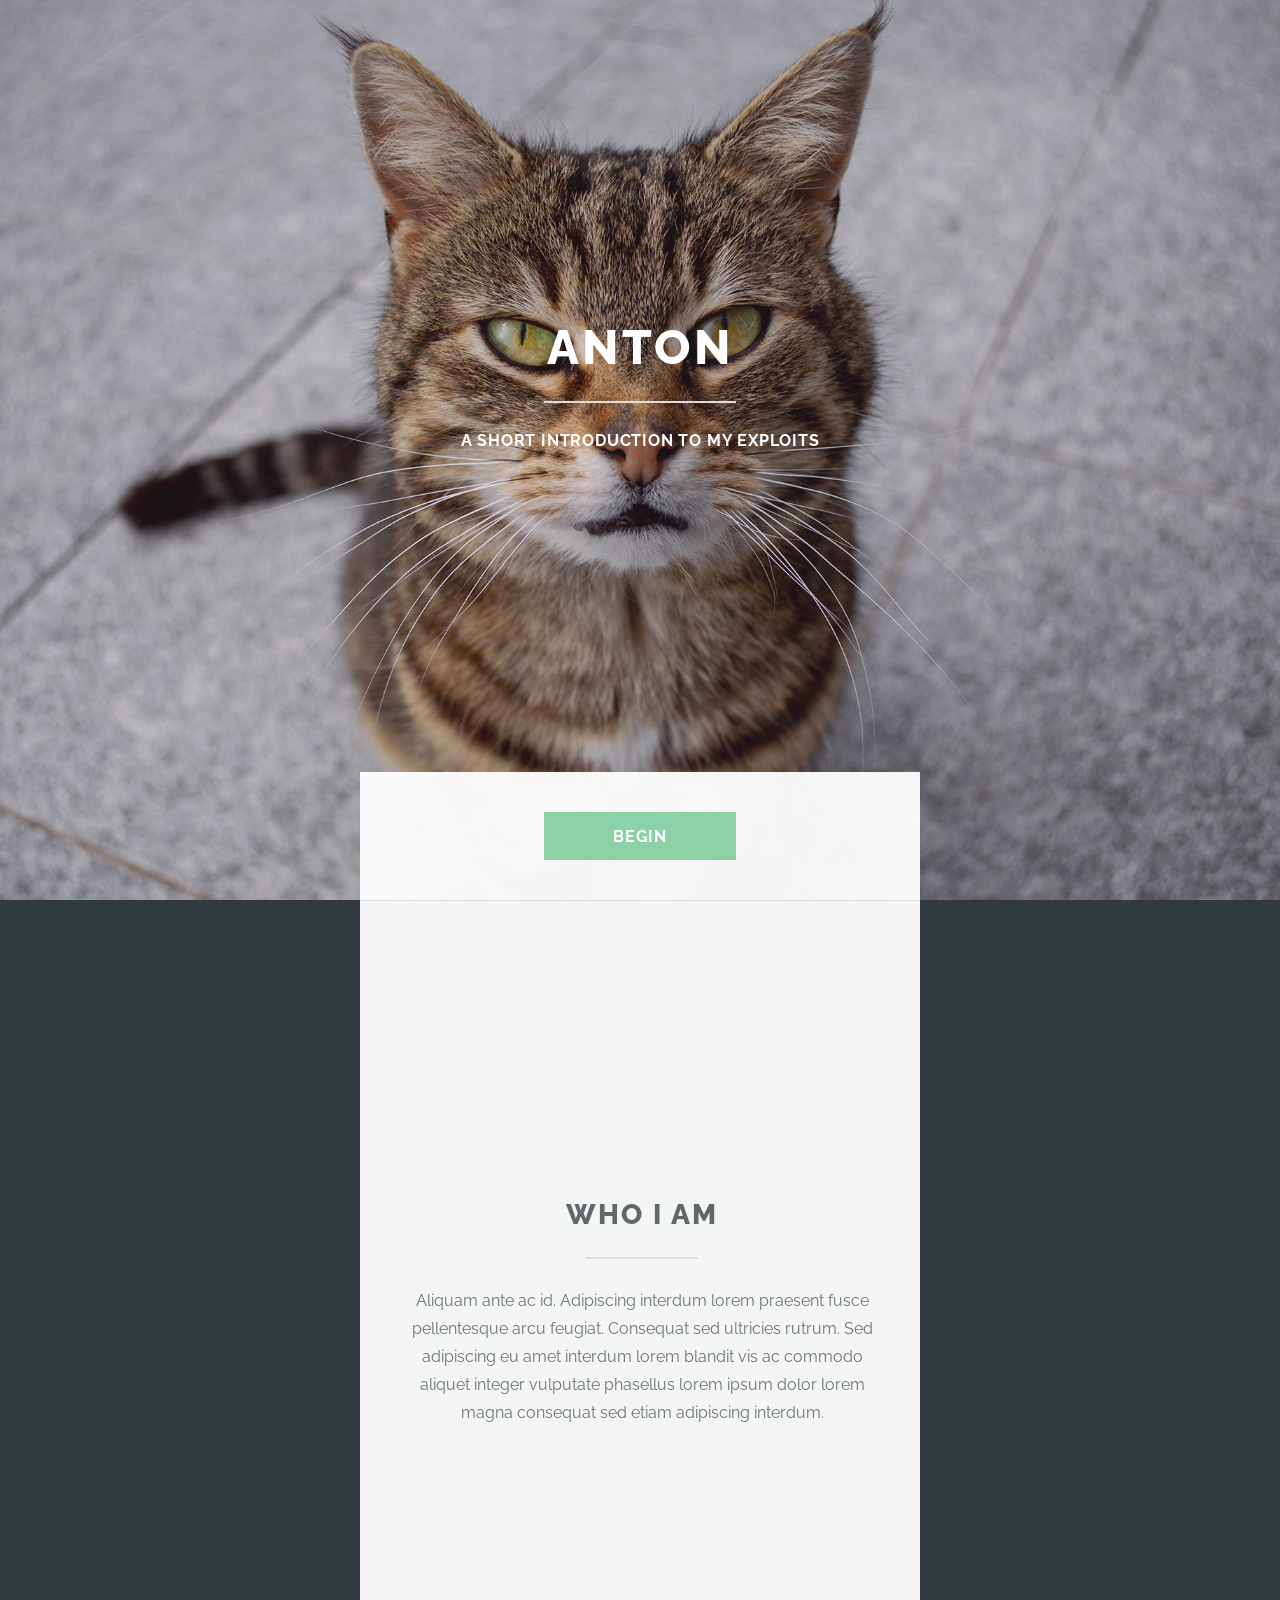
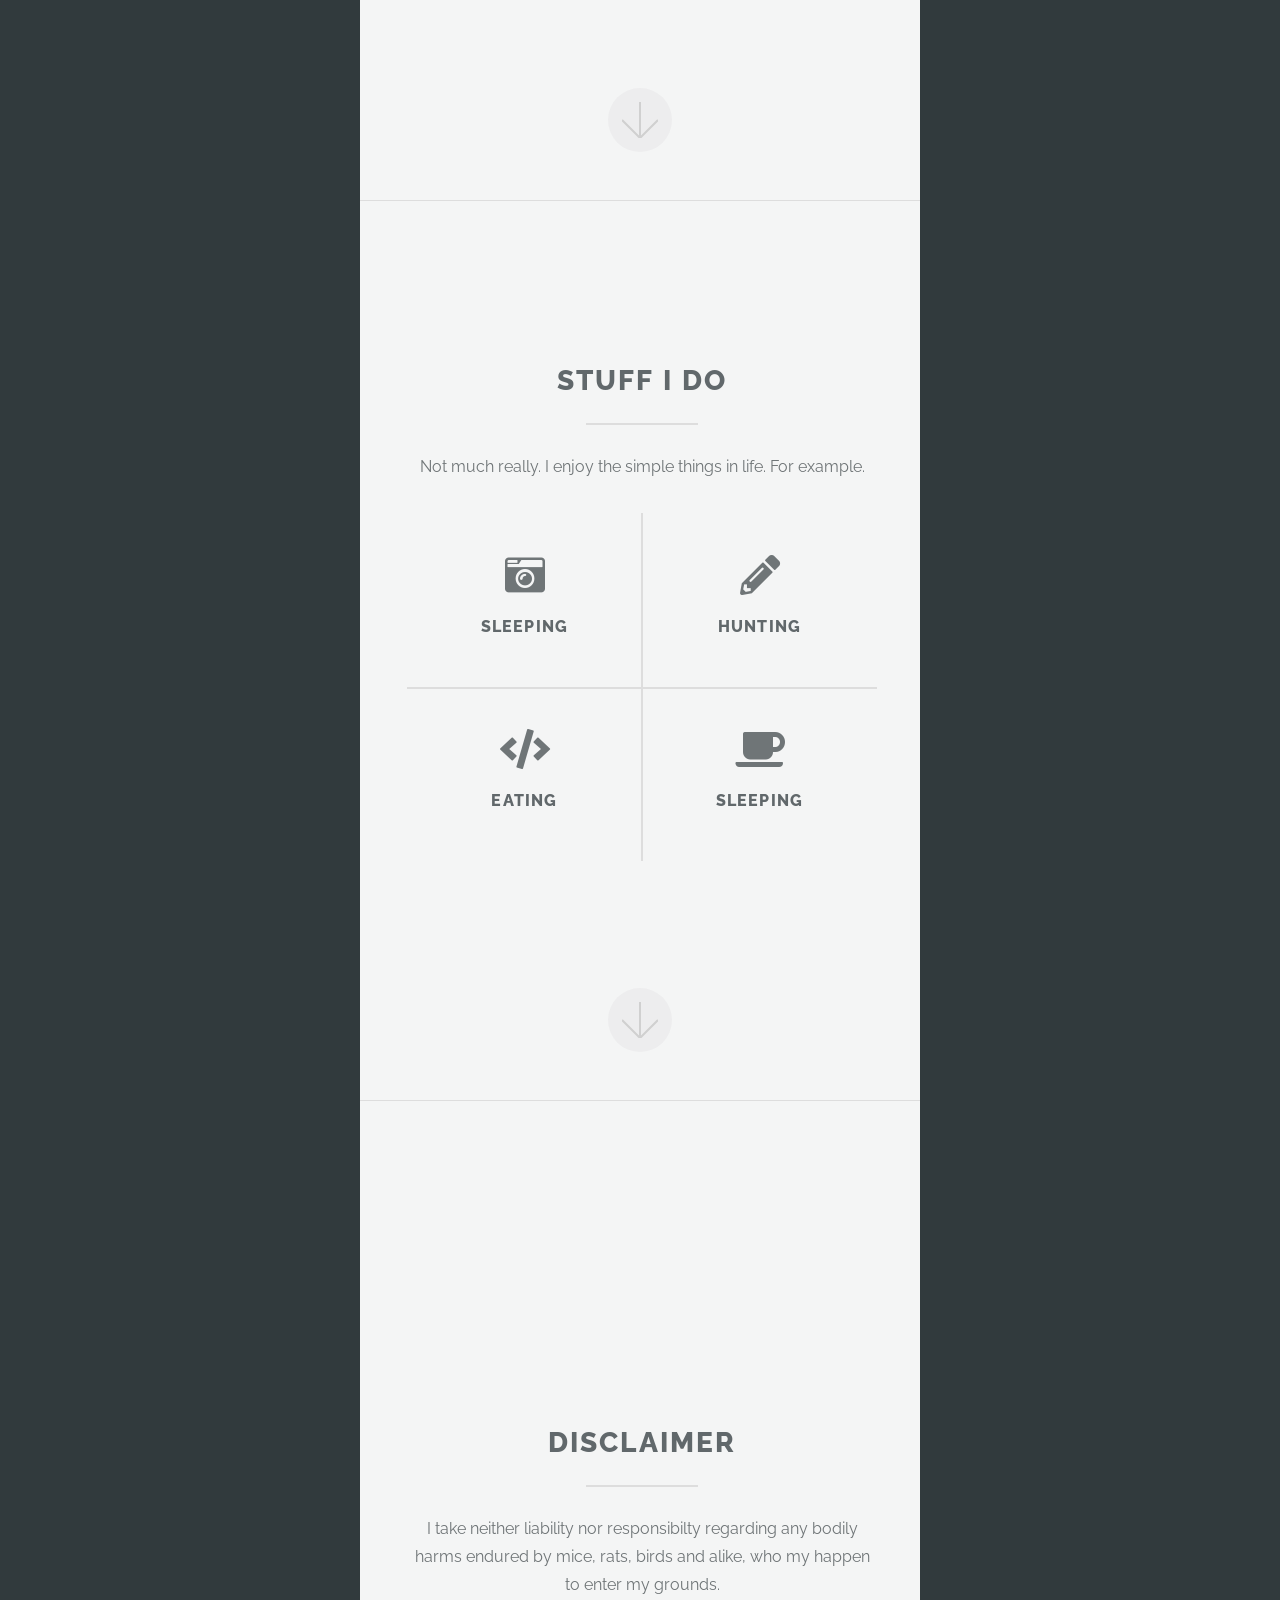
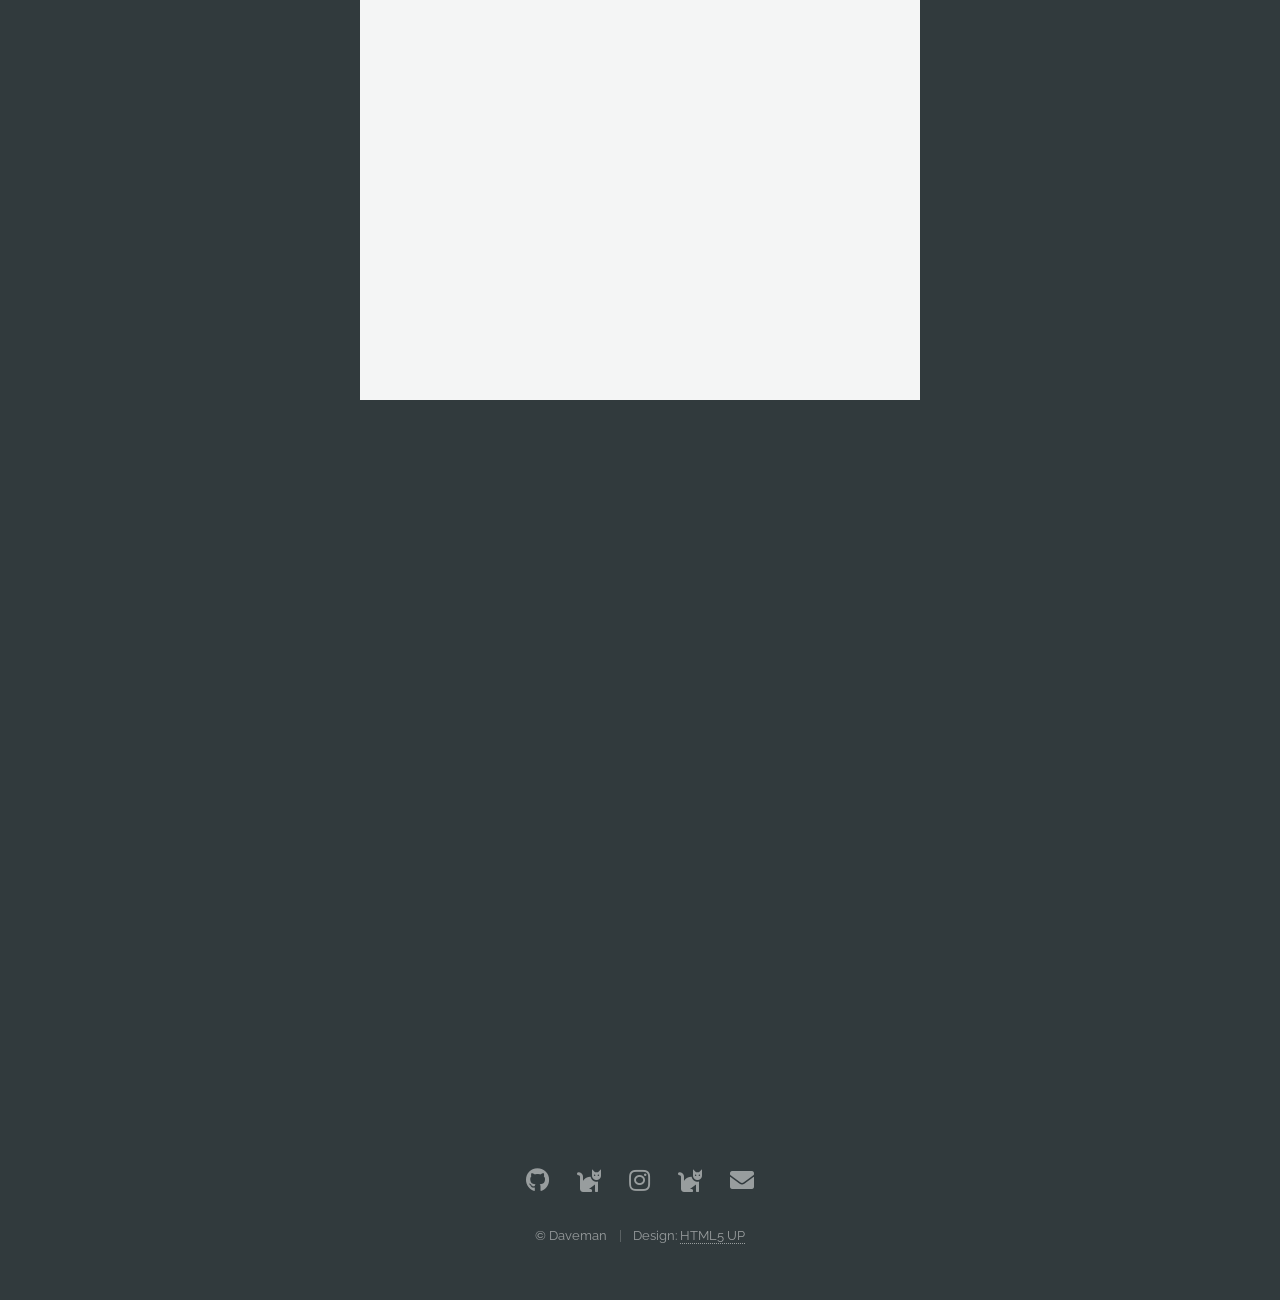
==== webroot/index.html @ 7e3d64f0 "restructure" ====
<!DOCTYPE HTML>
<!--
	Highlights by HTML5 UP
	html5up.net | @ajlkn
	Free for personal and commercial use under the CCA 3.0 license (html5up.net/license)
-->
<html>
	<head>
		<title>Miao</title>
		<meta charset="utf-8" />
		<meta name="viewport" content="width=device-width, initial-scale=1, user-scalable=no" />
		<link rel="stylesheet" href="assets/css/main.css" />
	</head>
	<body class="is-preload">

		<!-- Header -->
			<section id="header">
				<header class="major">
					<h1>Anton</h1>
					<p>A short introduction to my exploits</p>
				</header>
				<div class="container">
					<ul class="actions special">
						<li><a href="#one" class="button primary scrolly">Begin</a></li>
					</ul>
				</div>
			</section>

		<!-- One -->
			<section id="one" class="main special">
				<div class="container">
					<span class="image fit primary"><img src="images/pic01.png" alt="" /></span>
					<div class="content">
						<header class="major">
							<h2>Who I am</h2>
						</header>
						<p>Aliquam ante ac id. Adipiscing interdum lorem praesent fusce pellentesque arcu feugiat. Consequat sed ultricies rutrum. Sed adipiscing eu amet interdum lorem blandit vis ac commodo aliquet integer vulputate phasellus lorem ipsum dolor lorem magna consequat sed etiam adipiscing interdum.</p>
					</div>
					<a href="#two" class="goto-next scrolly">Next</a>
				</div>
			</section>

		<!-- Two -->
			<section id="two" class="main special">
				<div class="container">
					<span class="image fit primary"><img src="images/pic02.jpg" alt="" /></span>
					<div class="content">
						<header class="major">
							<h2>Stuff I do</h2>
						</header>
						<p>Not much really. I enjoy the simple things in life. For example.</p>
						<ul class="icons-grid">
							<li>
								<span class="icon solid major fa-camera-retro"></span>
								<h3>Sleeping</h3>
							</li>
							<li>
								<span class="icon solid major fa-pencil-alt"></span>
								<h3>Hunting</h3>
							</li>
							<li>
								<span class="icon solid major fa-code"></span>
								<h3>Eating</h3>
							</li>
							<li>
								<span class="icon solid major fa-coffee"></span>
								<h3>Sleeping</h3>
							</li>
						</ul>
					</div>
					<a href="#three" class="goto-next scrolly">Next</a>
				</div>
			</section>

		<!-- Three -->
			<section id="three" class="main special">
				<div class="container">
					<span class="image fit primary"><img src="images/pic03.png" alt="" /></span>
					<div class="content">
						<header class="major">
							<h2>Disclaimer</h2>
						</header>
						<p>I take neither liability nor responsibilty regarding any bodily harms
						endured by mice, rats, birds and alike, who my happen to enter my grounds.</p>
					</div>
				</div>
			</section>

		<!-- Four -->
		<!--
			<section id="four" class="main">
				<div class="container">
					<div class="content">
						<header class="major">
							<h2>Elements</h2>
						</header>
						<section>
							<h4>Text</h4>
							<p>This is <b>bold</b> and this is <strong>strong</strong>. This is <i>italic</i> and this is <em>emphasized</em>.
							This is <sup>superscript</sup> text and this is <sub>subscript</sub> text.
							This is <u>underlined</u> and this is code: <code>for (;;) { ... }</code>. Finally, <a href="#">this is a link</a>.</p>
							<hr />
							<header>
								<h4>Heading with a Subtitle</h4>
								<p>Lorem ipsum dolor sit amet nullam id egestas urna aliquam</p>
							</header>
							<p>Nunc lacinia ante nunc ac lobortis. Interdum adipiscing gravida odio porttitor sem non mi integer non faucibus ornare mi ut ante amet placerat aliquet. Volutpat eu sed ante lacinia sapien lorem accumsan varius montes viverra nibh in adipiscing blandit tempus accumsan.</p>
							<header>
								<h5>Heading with a Subtitle</h5>
								<p>Lorem ipsum dolor sit amet nullam id egestas urna aliquam</p>
							</header>
							<p>Nunc lacinia ante nunc ac lobortis. Interdum adipiscing gravida odio porttitor sem non mi integer non faucibus ornare mi ut ante amet placerat aliquet. Volutpat eu sed ante lacinia sapien lorem accumsan varius montes viverra nibh in adipiscing blandit tempus accumsan.</p>
							<hr />
							<h2>Heading Level 2</h2>
							<h3>Heading Level 3</h3>
							<h4>Heading Level 4</h4>
							<h5>Heading Level 5</h5>
							<h6>Heading Level 6</h6>
							<hr />
							<h5>Blockquote</h5>
							<blockquote>Fringilla nisl. Donec accumsan interdum nisi, quis tincidunt felis sagittis eget tempus euismod. Vestibulum ante ipsum primis in faucibus vestibulum. Blandit adipiscing eu felis iaculis volutpat ac adipiscing accumsan faucibus. Vestibulum ante ipsum primis in faucibus lorem ipsum dolor sit amet nullam adipiscing eu felis.</blockquote>
							<h5>Preformatted</h5>
							<pre><code>i = 0;

while (!deck.isInOrder()) {
  print 'Iteration ' + i;
  deck.shuffle();
  i++;
}

print 'It took ' + i + ' iterations to sort the deck.';</code></pre>
						</section>

						<section>
							<h4>Lists</h4>
							<div class="row">
								<div class="col-6 col-12-medium">
									<h5>Unordered</h5>
									<ul>
										<li>Dolor pulvinar etiam.</li>
										<li>Sagittis adipiscing.</li>
										<li>Felis enim feugiat.</li>
									</ul>
									<h5>Alternate</h5>
									<ul class="alt">
										<li>Dolor pulvinar etiam.</li>
										<li>Sagittis adipiscing.</li>
										<li>Felis enim feugiat.</li>
									</ul>
								</div>
								<div class="col-6 col-12-medium">
									<h5>Ordered</h5>
									<ol>
										<li>Dolor pulvinar etiam.</li>
										<li>Etiam vel felis viverra.</li>
										<li>Felis enim feugiat.</li>
										<li>Dolor pulvinar etiam.</li>
										<li>Etiam vel felis lorem.</li>
										<li>Felis enim et feugiat.</li>
									</ol>
									<h5>Icons</h5>
									<ul class="icons">
										<li><a href="#" class="icon brands fa-twitter"><span class="label">Twitter</span></a></li>
										<li><a href="#" class="icon brands fa-facebook-f"><span class="label">Facebook</span></a></li>
										<li><a href="#" class="icon brands fa-instagram"><span class="label">Instagram</span></a></li>
										<li><a href="#" class="icon brands fa-github"><span class="label">Github</span></a></li>
									</ul>
								</div>
							</div>
							<h5>Actions</h5>
							<ul class="actions">
								<li><a href="#" class="button primary">Default</a></li>
								<li><a href="#" class="button">Default</a></li>
							</ul>
							<ul class="actions small">
								<li><a href="#" class="button primary small">Small</a></li>
								<li><a href="#" class="button small">Small</a></li>
							</ul>
							<div class="row">
								<div class="col-6 col-12-small">
									<ul class="actions stacked">
										<li><a href="#" class="button primary">Default</a></li>
										<li><a href="#" class="button">Default</a></li>
									</ul>
								</div>
								<div class="col-6 col-12-small">
									<ul class="actions stacked">
										<li><a href="#" class="button primary small">Small</a></li>
										<li><a href="#" class="button small">Small</a></li>
									</ul>
								</div>
								<div class="col-6 col-12-small">
									<ul class="actions stacked">
										<li><a href="#" class="button primary fit">Default</a></li>
										<li><a href="#" class="button fit">Default</a></li>
									</ul>
								</div>
								<div class="col-6 col-12-small">
									<ul class="actions stacked">
										<li><a href="#" class="button primary small fit">Small</a></li>
										<li><a href="#" class="button small fit">Small</a></li>
									</ul>
								</div>
							</div>
						</section>

						<section>
							<h4>Table</h4>
							<h5>Default</h5>
							<div class="table-wrapper">
								<table>
									<thead>
										<tr>
											<th>Name</th>
											<th>Description</th>
											<th>Price</th>
										</tr>
									</thead>
									<tbody>
										<tr>
											<td>Item One</td>
											<td>Ante turpis integer aliquet porttitor.</td>
											<td>29.99</td>
										</tr>
										<tr>
											<td>Item Two</td>
											<td>Vis ac commodo adipiscing arcu aliquet.</td>
											<td>19.99</td>
										</tr>
										<tr>
											<td>Item Three</td>
											<td> Morbi faucibus arcu accumsan lorem.</td>
											<td>29.99</td>
										</tr>
										<tr>
											<td>Item Four</td>
											<td>Vitae integer tempus condimentum.</td>
											<td>19.99</td>
										</tr>
										<tr>
											<td>Item Five</td>
											<td>Ante turpis integer aliquet porttitor.</td>
											<td>29.99</td>
										</tr>
									</tbody>
									<tfoot>
										<tr>
											<td colspan="2"></td>
											<td>100.00</td>
										</tr>
									</tfoot>
								</table>
							</div>

							<h5>Alternate</h5>
							<div class="table-wrapper">
								<table class="alt">
									<thead>
										<tr>
											<th>Name</th>
											<th>Description</th>
											<th>Price</th>
										</tr>
									</thead>
									<tbody>
										<tr>
											<td>Item One</td>
											<td>Ante turpis integer aliquet porttitor.</td>
											<td>29.99</td>
										</tr>
										<tr>
											<td>Item Two</td>
											<td>Vis ac commodo adipiscing arcu aliquet.</td>
											<td>19.99</td>
										</tr>
										<tr>
											<td>Item Three</td>
											<td> Morbi faucibus arcu accumsan lorem.</td>
											<td>29.99</td>
										</tr>
										<tr>
											<td>Item Four</td>
											<td>Vitae integer tempus condimentum.</td>
											<td>19.99</td>
										</tr>
										<tr>
											<td>Item Five</td>
											<td>Ante turpis integer aliquet porttitor.</td>
											<td>29.99</td>
										</tr>
									</tbody>
									<tfoot>
										<tr>
											<td colspan="2"></td>
											<td>100.00</td>
										</tr>
									</tfoot>
								</table>
							</div>
						</section>

						<section>
							<h4>Buttons</h4>
							<ul class="actions">
								<li><a href="#" class="button primary">Primary</a></li>
								<li><a href="#" class="button">Default</a></li>
							</ul>
							<ul class="actions">
								<li><a href="#" class="button">Default</a></li>
								<li><a href="#" class="button small">Small</a></li>
							</ul>
							<ul class="actions fit">
								<li><a href="#" class="button primary fit">Fit</a></li>
								<li><a href="#" class="button fit">Fit</a></li>
							</ul>
							<ul class="actions fit small">
								<li><a href="#" class="button primary fit small">Fit + Small</a></li>
								<li><a href="#" class="button fit small">Fit + Small</a></li>
							</ul>
							<ul class="actions">
								<li><a href="#" class="button primary icon solid fa-download">Icon</a></li>
								<li><a href="#" class="button icon solid fa-download">Icon</a></li>
							</ul>
							<ul class="actions">
								<li><span class="button primary disabled">Disabled</span></li>
								<li><span class="button disabled">Disabled</span></li>
							</ul>
						</section>

						<section>
							<h4>Form</h4>
							<form method="post" action="#">
								<div class="row gtr-uniform">
									<div class="col-6 col-12-xsmall">
										<input type="text" name="demo-name" id="demo-name" value="" placeholder="Name" />
									</div>
									<div class="col-6 col-12-xsmall">
										<input type="email" name="demo-email" id="demo-email" value="" placeholder="Email" />
									</div>
									<div class="col-12">
										<select name="demo-category" id="demo-category">
											<option value="">- Category -</option>
											<option value="1">Manufacturing</option>
											<option value="1">Shipping</option>
											<option value="1">Administration</option>
											<option value="1">Human Resources</option>
										</select>
									</div>
									<div class="col-4 col-12-small">
										<input type="radio" id="demo-priority-low" name="demo-priority" checked>
										<label for="demo-priority-low">Low</label>
									</div>
									<div class="col-4 col-12-small">
										<input type="radio" id="demo-priority-normal" name="demo-priority">
										<label for="demo-priority-normal">Normal</label>
									</div>
									<div class="col-4 col-12-small">
										<input type="radio" id="demo-priority-high" name="demo-priority">
										<label for="demo-priority-high">High</label>
									</div>
									<div class="col-6 col-12-small">
										<input type="checkbox" id="demo-copy" name="demo-copy">
										<label for="demo-copy">Email me a copy</label>
									</div>
									<div class="col-6 col-12-small">
										<input type="checkbox" id="demo-human" name="demo-human" checked>
										<label for="demo-human">Not a robot</label>
									</div>
									<div class="col-12">
										<textarea name="demo-message" id="demo-message" placeholder="Enter your message" rows="6"></textarea>
									</div>
									<div class="col-12">
										<ul class="actions">
											<li><input type="submit" value="Send Message" class="primary" /></li>
											<li><input type="reset" value="Reset" /></li>
										</ul>
									</div>
								</div>
							</form>
						</section>

						<section>
							<h4>Image</h4>
							<h5>Fit</h5>
							<div class="box alt">
								<div class="row gtr-uniform gtr-50">
									<div class="col-12"><span class="image fit"><img src="images/pic04.jpg" alt="" /></span></div>
									<div class="col-4"><span class="image fit"><img src="images/pic04.jpg" alt="" /></span></div>
									<div class="col-4"><span class="image fit"><img src="images/pic04.jpg" alt="" /></span></div>
									<div class="col-4"><span class="image fit"><img src="images/pic04.jpg" alt="" /></span></div>
									<div class="col-4"><span class="image fit"><img src="images/pic04.jpg" alt="" /></span></div>
									<div class="col-4"><span class="image fit"><img src="images/pic04.jpg" alt="" /></span></div>
									<div class="col-4"><span class="image fit"><img src="images/pic04.jpg" alt="" /></span></div>
									<div class="col-4"><span class="image fit"><img src="images/pic04.jpg" alt="" /></span></div>
									<div class="col-4"><span class="image fit"><img src="images/pic04.jpg" alt="" /></span></div>
									<div class="col-4"><span class="image fit"><img src="images/pic04.jpg" alt="" /></span></div>
								</div>
							</div>
							<h5>Left &amp; Right</h5>
							<p><span class="image left"><img src="images/pic05.jpg" alt="" /></span>Fringilla nisl. Donec accumsan interdum nisi, quis tincidunt felis sagittis eget. tempus euismod. Vestibulum ante ipsum primis in faucibus vestibulum. Blandit adipiscing eu felis iaculis volutpat ac adipiscing accumsan eu faucibus. Integer ac pellentesque praesent tincidunt felis sagittis eget. tempus euismod. Vestibulum ante ipsum primis in faucibus vestibulum. Blandit adipiscing eu felis iaculis volutpat ac adipiscing accumsan eu faucibus. Integer ac pellentesque praesent. Donec accumsan interdum nisi, quis tincidunt felis sagittis eget. tempus euismod. Vestibulum ante ipsum primis in faucibus vestibulum. Blandit adipiscing eu felis iaculis volutpat ac adipiscing accumsan eu faucibus. Integer ac pellentesque praesent tincidunt felis sagittis eget. tempus euismod. Vestibulum ante ipsum primis in faucibus vestibulum. Blandit adipiscing eu felis iaculis volutpat ac adipiscing accumsan eu faucibus. Integer ac pellentesque praesent.</p>
							<p><span class="image right"><img src="images/pic05.jpg" alt="" /></span>Fringilla nisl. Donec accumsan interdum nisi, quis tincidunt felis sagittis eget. tempus euismod. Vestibulum ante ipsum primis in faucibus vestibulum. Blandit adipiscing eu felis iaculis volutpat ac adipiscing accumsan eu faucibus. Integer ac pellentesque praesent tincidunt felis sagittis eget. tempus euismod. Vestibulum ante ipsum primis in faucibus vestibulum. Blandit adipiscing eu felis iaculis volutpat ac adipiscing accumsan eu faucibus. Integer ac pellentesque praesent. Donec accumsan interdum nisi, quis tincidunt felis sagittis eget. tempus euismod. Vestibulum ante ipsum primis in faucibus vestibulum. Blandit adipiscing eu felis iaculis volutpat ac adipiscing accumsan eu faucibus. Integer ac pellentesque praesent tincidunt felis sagittis eget. tempus euismod. Vestibulum ante ipsum primis in faucibus vestibulum. Blandit adipiscing eu felis iaculis volutpat ac adipiscing accumsan eu faucibus. Integer ac pellentesque praesent.</p>
						</section>

					</div>
					<a href="#footer" class="goto-next scrolly">Next</a>
				</div>
			</section>
		-->

		<!-- Footer -->
			<section id="footer">
				<footer>
					<ul class="icons">
						<li><a href="https://github.com/DaveManTheFirst" class="icon brands alt fa-github"><span class="label">Github</span></a></li>
						<li><a href="#" class="icon solid alt fa-cat"><span class="label">Miao</span></a></li>
						<li><a href="https://www.instagram.com/davemanthefirst/" class="icon brands alt fa-instagram"><span class="label">Instagram</span></a></li>
						<li><a href="#" class="icon solid alt fa-cat"><span class="label">Miao</span></a></li>
						<li><a href="mailto:david@daveman.cc" class="icon solid alt fa-envelope"><span class="label">Email</span></a></li>
					</ul>
					<ul class="copyright">
						<li>&copy; Daveman</li><li>Design: <a href="http://html5up.net">HTML5 UP</a></li>
					</ul>
				</footer>
			</section>

		<!-- Scripts -->
			<script src="assets/js/jquery.min.js"></script>
			<script src="assets/js/jquery.scrollex.min.js"></script>
			<script src="assets/js/jquery.scrolly.min.js"></script>
			<script src="assets/js/browser.min.js"></script>
			<script src="assets/js/breakpoints.min.js"></script>
			<script src="assets/js/util.js"></script>
			<script src="assets/js/main.js"></script>

	</body>
</html>
---- webroot/assets/css/main.css ----
@import url("fontawesome-all.min.css");
@import url("https://fonts.googleapis.com/css?family=Raleway:400,400italic,700,800");

/*
	Highlights by HTML5 UP
	html5up.net | @ajlkn
	Free for personal and commercial use under the CCA 3.0 license (html5up.net/license)
*/

html, body, div, span, applet, object,
iframe, h1, h2, h3, h4, h5, h6, p, blockquote,
pre, a, abbr, acronym, address, big, cite,
code, del, dfn, em, img, ins, kbd, q, s, samp,
small, strike, strong, sub, sup, tt, var, b,
u, i, center, dl, dt, dd, ol, ul, li, fieldset,
form, label, legend, table, caption, tbody,
tfoot, thead, tr, th, td, article, aside,
canvas, details, embed, figure, figcaption,
footer, header, hgroup, menu, nav, output, ruby,
section, summary, time, mark, audio, video {
	margin: 0;
	padding: 0;
	border: 0;
	font-size: 100%;
	font: inherit;
	vertical-align: baseline;}

article, aside, details, figcaption, figure,
footer, header, hgroup, menu, nav, section {
	display: block;}

body {
	line-height: 1;
}

ol, ul {
	list-style: none;
}

blockquote, q {
	quotes: none;
}

	blockquote:before, blockquote:after, q:before, q:after {
		content: '';
		content: none;
	}

table {
	border-collapse: collapse;
	border-spacing: 0;
}

body {
	-webkit-text-size-adjust: none;
}

mark {
	background-color: transparent;
	color: inherit;
}

input::-moz-focus-inner {
	border: 0;
	padding: 0;
}

input, select, textarea {
	-moz-appearance: none;
	-webkit-appearance: none;
	-ms-appearance: none;
	appearance: none;
}

/* Basic */

	html {
		box-sizing: border-box;
	}

	*, *:before, *:after {
		box-sizing: inherit;
	}

	html {
		background-color: #313a3d;
		background-attachment: fixed,						fixed;
		background-image: url("images/overlay.png"), url("../../images/bg.png");
		background-position: top left,					center center;
		background-repeat: repeat,						none;
		background-size: auto,						cover;
	}

	html.is-preload *, html.is-preload *:before, html.is-preload *:after {
		-moz-animation: none !important;
		-webkit-animation: none !important;
		-ms-animation: none !important;
		animation: none !important;
		-moz-transition: none !important;
		-webkit-transition: none !important;
		-ms-transition: none !important;
		transition: none !important;
	}

	html.is-touch {
		height: 100vh;
		overflow: hidden;
	}

		html.is-touch #wrapper {
			-webkit-backface-visibility: hidden;
			-webkit-overflow-scrolling: touch;
			-webkit-transform: translate3d(0, 0, 0);
			height: 100vh;
			overflow: auto;
		}

	body, input, select, textarea {
		color: #6f7577;
		font-family: "Raleway", "Helvetica", sans-serif;
		font-size: 15pt;
		font-weight: 400;
		line-height: 1.75em;
	}

	a {
		-moz-transition: color 0.2s ease-in-out, border-bottom-color 0.2s ease-in-out;
		-webkit-transition: color 0.2s ease-in-out, border-bottom-color 0.2s ease-in-out;
		-ms-transition: color 0.2s ease-in-out, border-bottom-color 0.2s ease-in-out;
		transition: color 0.2s ease-in-out, border-bottom-color 0.2s ease-in-out;
		border-bottom: dotted 1px;
		color: #8cd1a8;
		text-decoration: none;
	}

		a:hover {
			border-bottom-color: transparent !important;
			color: #8cd1a8 !important;
			text-decoration: none;
		}

	strong, b {
		color: #61686b;
		font-weight: 700;
	}

	em, i {
		font-style: italic;
	}

	p {
		margin: 0 0 2em 0;
	}

	h1, h2, h3, h4, h5, h6 {
		color: #61686b;
		font-weight: 800;
		letter-spacing: 0.075em;
		line-height: 1em;
		margin: 0 0 1em 0;
		text-transform: uppercase;
	}

		h1 a, h2 a, h3 a, h4 a, h5 a, h6 a {
			color: inherit;
			text-decoration: none;
		}

	h2 {
		font-size: 1.75em;
		line-height: 1.5em;
	}

	h3 {
		font-size: 1em;
		line-height: 1.5em;
	}

	h4 {
		font-size: 0.9em;
		line-height: 1.5em;
	}

	h5 {
		font-size: 0.8em;
		line-height: 1.5em;
	}

	h6 {
		font-size: 0.7em;
		line-height: 1.5em;
	}

	sub {
		font-size: 0.8em;
		position: relative;
		top: 0.5em;
	}

	sup {
		font-size: 0.8em;
		position: relative;
		top: -0.5em;
	}

	hr {
		border: 0;
		border-bottom: solid 1px #dddddd;
		margin: 2em 0;
	}

		hr.major {
			margin: 3em 0;
		}

	blockquote {
		border-left: solid 6px #dddddd;
		font-style: italic;
		margin: 0 0 2em 0;
		padding: 0.5em 0 0.5em 1.5em;
	}

	code {
		background: rgba(144, 144, 144, 0.075);
		font-family: "Courier New", monospace;
		font-size: 0.9em;
		margin: 0 0.25em;
		padding: 0.25em 0.65em;
	}

	pre {
		-webkit-overflow-scrolling: touch;
		font-family: "Courier New", monospace;
		font-size: 0.9em;
		margin: 0 0 2em 0;
	}

		pre code {
			display: block;
			line-height: 1.75em;
			padding: 1em 1.5em;
			overflow-x: auto;
		}

	.align-left {
		text-align: left;
	}

	.align-center {
		text-align: center;
	}

	.align-right {
		text-align: right;
	}

/* Container */

	.container {
		margin: 0 auto;
		max-width: calc(100% - 4em);
		width: 35em;
	}

		.container.xsmall {
			width: 8.75em;
		}

		.container.small {
			width: 17.5em;
		}

		.container.medium {
			width: 26.25em;
		}

		.container.large {
			width: 43.75em;
		}

		.container.xlarge {
			width: 52.5em;
		}

		.container.max {
			width: 100%;
		}

		@media screen and (max-width: 980px) {

			.container {
				width: 80% !important;
				max-width: 100% !important;
			}

		}

		@media screen and (max-width: 480px) {

			.container {
				width: 100% !important;
			}

		}

/* Row */

	.row {
		display: flex;
		flex-wrap: wrap;
		box-sizing: border-box;
		align-items: stretch;
	}

		.row > * {
			box-sizing: border-box;
		}

		.row.gtr-uniform > * > :last-child {
			margin-bottom: 0;
		}

		.row.aln-left {
			justify-content: flex-start;
		}

		.row.aln-center {
			justify-content: center;
		}

		.row.aln-right {
			justify-content: flex-end;
		}

		.row.aln-top {
			align-items: flex-start;
		}

		.row.aln-middle {
			align-items: center;
		}

		.row.aln-bottom {
			align-items: flex-end;
		}

		.row > .imp {
			order: -1;
		}

		.row > .col-1 {
			width: 8.33333%;
		}

		.row > .off-1 {
			margin-left: 8.33333%;
		}

		.row > .col-2 {
			width: 16.66667%;
		}

		.row > .off-2 {
			margin-left: 16.66667%;
		}

		.row > .col-3 {
			width: 25%;
		}

		.row > .off-3 {
			margin-left: 25%;
		}

		.row > .col-4 {
			width: 33.33333%;
		}

		.row > .off-4 {
			margin-left: 33.33333%;
		}

		.row > .col-5 {
			width: 41.66667%;
		}

		.row > .off-5 {
			margin-left: 41.66667%;
		}

		.row > .col-6 {
			width: 50%;
		}

		.row > .off-6 {
			margin-left: 50%;
		}

		.row > .col-7 {
			width: 58.33333%;
		}

		.row > .off-7 {
			margin-left: 58.33333%;
		}

		.row > .col-8 {
			width: 66.66667%;
		}

		.row > .off-8 {
			margin-left: 66.66667%;
		}

		.row > .col-9 {
			width: 75%;
		}

		.row > .off-9 {
			margin-left: 75%;
		}

		.row > .col-10 {
			width: 83.33333%;
		}

		.row > .off-10 {
			margin-left: 83.33333%;
		}

		.row > .col-11 {
			width: 91.66667%;
		}

		.row > .off-11 {
			margin-left: 91.66667%;
		}

		.row > .col-12 {
			width: 100%;
		}

		.row > .off-12 {
			margin-left: 100%;
		}

		.row.gtr-0 {
			margin-top: 0;
			margin-left: 0em;
		}

			.row.gtr-0 > * {
				padding: 0 0 0 0em;
			}

			.row.gtr-0.gtr-uniform {
				margin-top: 0em;
			}

				.row.gtr-0.gtr-uniform > * {
					padding-top: 0em;
				}

		.row.gtr-25 {
			margin-top: 0;
			margin-left: -0.375em;
		}

			.row.gtr-25 > * {
				padding: 0 0 0 0.375em;
			}

			.row.gtr-25.gtr-uniform {
				margin-top: -0.375em;
			}

				.row.gtr-25.gtr-uniform > * {
					padding-top: 0.375em;
				}

		.row.gtr-50 {
			margin-top: 0;
			margin-left: -0.75em;
		}

			.row.gtr-50 > * {
				padding: 0 0 0 0.75em;
			}

			.row.gtr-50.gtr-uniform {
				margin-top: -0.75em;
			}

				.row.gtr-50.gtr-uniform > * {
					padding-top: 0.75em;
				}

		.row {
			margin-top: 0;
			margin-left: -1.5em;
		}

			.row > * {
				padding: 0 0 0 1.5em;
			}

			.row.gtr-uniform {
				margin-top: -1.5em;
			}

				.row.gtr-uniform > * {
					padding-top: 1.5em;
				}

		.row.gtr-150 {
			margin-top: 0;
			margin-left: -2.25em;
		}

			.row.gtr-150 > * {
				padding: 0 0 0 2.25em;
			}

			.row.gtr-150.gtr-uniform {
				margin-top: -2.25em;
			}

				.row.gtr-150.gtr-uniform > * {
					padding-top: 2.25em;
				}

		.row.gtr-200 {
			margin-top: 0;
			margin-left: -3em;
		}

			.row.gtr-200 > * {
				padding: 0 0 0 3em;
			}

			.row.gtr-200.gtr-uniform {
				margin-top: -3em;
			}

				.row.gtr-200.gtr-uniform > * {
					padding-top: 3em;
				}

		@media screen and (max-width: 1680px) {

			.row {
				display: flex;
				flex-wrap: wrap;
				box-sizing: border-box;
				align-items: stretch;
			}

				.row > * {
					box-sizing: border-box;
				}

				.row.gtr-uniform > * > :last-child {
					margin-bottom: 0;
				}

				.row.aln-left {
					justify-content: flex-start;
				}

				.row.aln-center {
					justify-content: center;
				}

				.row.aln-right {
					justify-content: flex-end;
				}

				.row.aln-top {
					align-items: flex-start;
				}

				.row.aln-middle {
					align-items: center;
				}

				.row.aln-bottom {
					align-items: flex-end;
				}

				.row > .imp-large {
					order: -1;
				}

				.row > .col-1-large {
					width: 8.33333%;
				}

				.row > .off-1-large {
					margin-left: 8.33333%;
				}

				.row > .col-2-large {
					width: 16.66667%;
				}

				.row > .off-2-large {
					margin-left: 16.66667%;
				}

				.row > .col-3-large {
					width: 25%;
				}

				.row > .off-3-large {
					margin-left: 25%;
				}

				.row > .col-4-large {
					width: 33.33333%;
				}

				.row > .off-4-large {
					margin-left: 33.33333%;
				}

				.row > .col-5-large {
					width: 41.66667%;
				}

				.row > .off-5-large {
					margin-left: 41.66667%;
				}

				.row > .col-6-large {
					width: 50%;
				}

				.row > .off-6-large {
					margin-left: 50%;
				}

				.row > .col-7-large {
					width: 58.33333%;
				}

				.row > .off-7-large {
					margin-left: 58.33333%;
				}

				.row > .col-8-large {
					width: 66.66667%;
				}

				.row > .off-8-large {
					margin-left: 66.66667%;
				}

				.row > .col-9-large {
					width: 75%;
				}

				.row > .off-9-large {
					margin-left: 75%;
				}

				.row > .col-10-large {
					width: 83.33333%;
				}

				.row > .off-10-large {
					margin-left: 83.33333%;
				}

				.row > .col-11-large {
					width: 91.66667%;
				}

				.row > .off-11-large {
					margin-left: 91.66667%;
				}

				.row > .col-12-large {
					width: 100%;
				}

				.row > .off-12-large {
					margin-left: 100%;
				}

				.row.gtr-0 {
					margin-top: 0;
					margin-left: 0em;
				}

					.row.gtr-0 > * {
						padding: 0 0 0 0em;
					}

					.row.gtr-0.gtr-uniform {
						margin-top: 0em;
					}

						.row.gtr-0.gtr-uniform > * {
							padding-top: 0em;
						}

				.row.gtr-25 {
					margin-top: 0;
					margin-left: -0.375em;
				}

					.row.gtr-25 > * {
						padding: 0 0 0 0.375em;
					}

					.row.gtr-25.gtr-uniform {
						margin-top: -0.375em;
					}

						.row.gtr-25.gtr-uniform > * {
							padding-top: 0.375em;
						}

				.row.gtr-50 {
					margin-top: 0;
					margin-left: -0.75em;
				}

					.row.gtr-50 > * {
						padding: 0 0 0 0.75em;
					}

					.row.gtr-50.gtr-uniform {
						margin-top: -0.75em;
					}

						.row.gtr-50.gtr-uniform > * {
							padding-top: 0.75em;
						}

				.row {
					margin-top: 0;
					margin-left: -1.5em;
				}

					.row > * {
						padding: 0 0 0 1.5em;
					}

					.row.gtr-uniform {
						margin-top: -1.5em;
					}

						.row.gtr-uniform > * {
							padding-top: 1.5em;
						}

				.row.gtr-150 {
					margin-top: 0;
					margin-left: -2.25em;
				}

					.row.gtr-150 > * {
						padding: 0 0 0 2.25em;
					}

					.row.gtr-150.gtr-uniform {
						margin-top: -2.25em;
					}

						.row.gtr-150.gtr-uniform > * {
							padding-top: 2.25em;
						}

				.row.gtr-200 {
					margin-top: 0;
					margin-left: -3em;
				}

					.row.gtr-200 > * {
						padding: 0 0 0 3em;
					}

					.row.gtr-200.gtr-uniform {
						margin-top: -3em;
					}

						.row.gtr-200.gtr-uniform > * {
							padding-top: 3em;
						}

		}

		@media screen and (max-width: 980px) {

			.row {
				display: flex;
				flex-wrap: wrap;
				box-sizing: border-box;
				align-items: stretch;
			}

				.row > * {
					box-sizing: border-box;
				}

				.row.gtr-uniform > * > :last-child {
					margin-bottom: 0;
				}

				.row.aln-left {
					justify-content: flex-start;
				}

				.row.aln-center {
					justify-content: center;
				}

				.row.aln-right {
					justify-content: flex-end;
				}

				.row.aln-top {
					align-items: flex-start;
				}

				.row.aln-middle {
					align-items: center;
				}

				.row.aln-bottom {
					align-items: flex-end;
				}

				.row > .imp-medium {
					order: -1;
				}

				.row > .col-1-medium {
					width: 8.33333%;
				}

				.row > .off-1-medium {
					margin-left: 8.33333%;
				}

				.row > .col-2-medium {
					width: 16.66667%;
				}

				.row > .off-2-medium {
					margin-left: 16.66667%;
				}

				.row > .col-3-medium {
					width: 25%;
				}

				.row > .off-3-medium {
					margin-left: 25%;
				}

				.row > .col-4-medium {
					width: 33.33333%;
				}

				.row > .off-4-medium {
					margin-left: 33.33333%;
				}

				.row > .col-5-medium {
					width: 41.66667%;
				}

				.row > .off-5-medium {
					margin-left: 41.66667%;
				}

				.row > .col-6-medium {
					width: 50%;
				}

				.row > .off-6-medium {
					margin-left: 50%;
				}

				.row > .col-7-medium {
					width: 58.33333%;
				}

				.row > .off-7-medium {
					margin-left: 58.33333%;
				}

				.row > .col-8-medium {
					width: 66.66667%;
				}

				.row > .off-8-medium {
					margin-left: 66.66667%;
				}

				.row > .col-9-medium {
					width: 75%;
				}

				.row > .off-9-medium {
					margin-left: 75%;
				}

				.row > .col-10-medium {
					width: 83.33333%;
				}

				.row > .off-10-medium {
					margin-left: 83.33333%;
				}

				.row > .col-11-medium {
					width: 91.66667%;
				}

				.row > .off-11-medium {
					margin-left: 91.66667%;
				}

				.row > .col-12-medium {
					width: 100%;
				}

				.row > .off-12-medium {
					margin-left: 100%;
				}

				.row.gtr-0 {
					margin-top: 0;
					margin-left: 0em;
				}

					.row.gtr-0 > * {
						padding: 0 0 0 0em;
					}

					.row.gtr-0.gtr-uniform {
						margin-top: 0em;
					}

						.row.gtr-0.gtr-uniform > * {
							padding-top: 0em;
						}

				.row.gtr-25 {
					margin-top: 0;
					margin-left: -0.375em;
				}

					.row.gtr-25 > * {
						padding: 0 0 0 0.375em;
					}

					.row.gtr-25.gtr-uniform {
						margin-top: -0.375em;
					}

						.row.gtr-25.gtr-uniform > * {
							padding-top: 0.375em;
						}

				.row.gtr-50 {
					margin-top: 0;
					margin-left: -0.75em;
				}

					.row.gtr-50 > * {
						padding: 0 0 0 0.75em;
					}

					.row.gtr-50.gtr-uniform {
						margin-top: -0.75em;
					}

						.row.gtr-50.gtr-uniform > * {
							padding-top: 0.75em;
						}

				.row {
					margin-top: 0;
					margin-left: -1.5em;
				}

					.row > * {
						padding: 0 0 0 1.5em;
					}

					.row.gtr-uniform {
						margin-top: -1.5em;
					}

						.row.gtr-uniform > * {
							padding-top: 1.5em;
						}

				.row.gtr-150 {
					margin-top: 0;
					margin-left: -2.25em;
				}

					.row.gtr-150 > * {
						padding: 0 0 0 2.25em;
					}

					.row.gtr-150.gtr-uniform {
						margin-top: -2.25em;
					}

						.row.gtr-150.gtr-uniform > * {
							padding-top: 2.25em;
						}

				.row.gtr-200 {
					margin-top: 0;
					margin-left: -3em;
				}

					.row.gtr-200 > * {
						padding: 0 0 0 3em;
					}

					.row.gtr-200.gtr-uniform {
						margin-top: -3em;
					}

						.row.gtr-200.gtr-uniform > * {
							padding-top: 3em;
						}

		}

		@media screen and (max-width: 736px) {

			.row {
				display: flex;
				flex-wrap: wrap;
				box-sizing: border-box;
				align-items: stretch;
			}

				.row > * {
					box-sizing: border-box;
				}

				.row.gtr-uniform > * > :last-child {
					margin-bottom: 0;
				}

				.row.aln-left {
					justify-content: flex-start;
				}

				.row.aln-center {
					justify-content: center;
				}

				.row.aln-right {
					justify-content: flex-end;
				}

				.row.aln-top {
					align-items: flex-start;
				}

				.row.aln-middle {
					align-items: center;
				}

				.row.aln-bottom {
					align-items: flex-end;
				}

				.row > .imp-small {
					order: -1;
				}

				.row > .col-1-small {
					width: 8.33333%;
				}

				.row > .off-1-small {
					margin-left: 8.33333%;
				}

				.row > .col-2-small {
					width: 16.66667%;
				}

				.row > .off-2-small {
					margin-left: 16.66667%;
				}

				.row > .col-3-small {
					width: 25%;
				}

				.row > .off-3-small {
					margin-left: 25%;
				}

				.row > .col-4-small {
					width: 33.33333%;
				}

				.row > .off-4-small {
					margin-left: 33.33333%;
				}

				.row > .col-5-small {
					width: 41.66667%;
				}

				.row > .off-5-small {
					margin-left: 41.66667%;
				}

				.row > .col-6-small {
					width: 50%;
				}

				.row > .off-6-small {
					margin-left: 50%;
				}

				.row > .col-7-small {
					width: 58.33333%;
				}

				.row > .off-7-small {
					margin-left: 58.33333%;
				}

				.row > .col-8-small {
					width: 66.66667%;
				}

				.row > .off-8-small {
					margin-left: 66.66667%;
				}

				.row > .col-9-small {
					width: 75%;
				}

				.row > .off-9-small {
					margin-left: 75%;
				}

				.row > .col-10-small {
					width: 83.33333%;
				}

				.row > .off-10-small {
					margin-left: 83.33333%;
				}

				.row > .col-11-small {
					width: 91.66667%;
				}

				.row > .off-11-small {
					margin-left: 91.66667%;
				}

				.row > .col-12-small {
					width: 100%;
				}

				.row > .off-12-small {
					margin-left: 100%;
				}

				.row.gtr-0 {
					margin-top: 0;
					margin-left: 0em;
				}

					.row.gtr-0 > * {
						padding: 0 0 0 0em;
					}

					.row.gtr-0.gtr-uniform {
						margin-top: 0em;
					}

						.row.gtr-0.gtr-uniform > * {
							padding-top: 0em;
						}

				.row.gtr-25 {
					margin-top: 0;
					margin-left: -0.25em;
				}

					.row.gtr-25 > * {
						padding: 0 0 0 0.25em;
					}

					.row.gtr-25.gtr-uniform {
						margin-top: -0.25em;
					}

						.row.gtr-25.gtr-uniform > * {
							padding-top: 0.25em;
						}

				.row.gtr-50 {
					margin-top: 0;
					margin-left: -0.5em;
				}

					.row.gtr-50 > * {
						padding: 0 0 0 0.5em;
					}

					.row.gtr-50.gtr-uniform {
						margin-top: -0.5em;
					}

						.row.gtr-50.gtr-uniform > * {
							padding-top: 0.5em;
						}

				.row {
					margin-top: 0;
					margin-left: -1em;
				}

					.row > * {
						padding: 0 0 0 1em;
					}

					.row.gtr-uniform {
						margin-top: -1em;
					}

						.row.gtr-uniform > * {
							padding-top: 1em;
						}

				.row.gtr-150 {
					margin-top: 0;
					margin-left: -1.5em;
				}

					.row.gtr-150 > * {
						padding: 0 0 0 1.5em;
					}

					.row.gtr-150.gtr-uniform {
						margin-top: -1.5em;
					}

						.row.gtr-150.gtr-uniform > * {
							padding-top: 1.5em;
						}

				.row.gtr-200 {
					margin-top: 0;
					margin-left: -2em;
				}

					.row.gtr-200 > * {
						padding: 0 0 0 2em;
					}

					.row.gtr-200.gtr-uniform {
						margin-top: -2em;
					}

						.row.gtr-200.gtr-uniform > * {
							padding-top: 2em;
						}

		}

		@media screen and (max-width: 480px) {

			.row {
				display: flex;
				flex-wrap: wrap;
				box-sizing: border-box;
				align-items: stretch;
			}

				.row > * {
					box-sizing: border-box;
				}

				.row.gtr-uniform > * > :last-child {
					margin-bottom: 0;
				}

				.row.aln-left {
					justify-content: flex-start;
				}

				.row.aln-center {
					justify-content: center;
				}

				.row.aln-right {
					justify-content: flex-end;
				}

				.row.aln-top {
					align-items: flex-start;
				}

				.row.aln-middle {
					align-items: center;
				}

				.row.aln-bottom {
					align-items: flex-end;
				}

				.row > .imp-xsmall {
					order: -1;
				}

				.row > .col-1-xsmall {
					width: 8.33333%;
				}

				.row > .off-1-xsmall {
					margin-left: 8.33333%;
				}

				.row > .col-2-xsmall {
					width: 16.66667%;
				}

				.row > .off-2-xsmall {
					margin-left: 16.66667%;
				}

				.row > .col-3-xsmall {
					width: 25%;
				}

				.row > .off-3-xsmall {
					margin-left: 25%;
				}

				.row > .col-4-xsmall {
					width: 33.33333%;
				}

				.row > .off-4-xsmall {
					margin-left: 33.33333%;
				}

				.row > .col-5-xsmall {
					width: 41.66667%;
				}

				.row > .off-5-xsmall {
					margin-left: 41.66667%;
				}

				.row > .col-6-xsmall {
					width: 50%;
				}

				.row > .off-6-xsmall {
					margin-left: 50%;
				}

				.row > .col-7-xsmall {
					width: 58.33333%;
				}

				.row > .off-7-xsmall {
					margin-left: 58.33333%;
				}

				.row > .col-8-xsmall {
					width: 66.66667%;
				}

				.row > .off-8-xsmall {
					margin-left: 66.66667%;
				}

				.row > .col-9-xsmall {
					width: 75%;
				}

				.row > .off-9-xsmall {
					margin-left: 75%;
				}

				.row > .col-10-xsmall {
					width: 83.33333%;
				}

				.row > .off-10-xsmall {
					margin-left: 83.33333%;
				}

				.row > .col-11-xsmall {
					width: 91.66667%;
				}

				.row > .off-11-xsmall {
					margin-left: 91.66667%;
				}

				.row > .col-12-xsmall {
					width: 100%;
				}

				.row > .off-12-xsmall {
					margin-left: 100%;
				}

				.row.gtr-0 {
					margin-top: 0;
					margin-left: 0em;
				}

					.row.gtr-0 > * {
						padding: 0 0 0 0em;
					}

					.row.gtr-0.gtr-uniform {
						margin-top: 0em;
					}

						.row.gtr-0.gtr-uniform > * {
							padding-top: 0em;
						}

				.row.gtr-25 {
					margin-top: 0;
					margin-left: -0.25em;
				}

					.row.gtr-25 > * {
						padding: 0 0 0 0.25em;
					}

					.row.gtr-25.gtr-uniform {
						margin-top: -0.25em;
					}

						.row.gtr-25.gtr-uniform > * {
							padding-top: 0.25em;
						}

				.row.gtr-50 {
					margin-top: 0;
					margin-left: -0.5em;
				}

					.row.gtr-50 > * {
						padding: 0 0 0 0.5em;
					}

					.row.gtr-50.gtr-uniform {
						margin-top: -0.5em;
					}

						.row.gtr-50.gtr-uniform > * {
							padding-top: 0.5em;
						}

				.row {
					margin-top: 0;
					margin-left: -1em;
				}

					.row > * {
						padding: 0 0 0 1em;
					}

					.row.gtr-uniform {
						margin-top: -1em;
					}

						.row.gtr-uniform > * {
							padding-top: 1em;
						}

				.row.gtr-150 {
					margin-top: 0;
					margin-left: -1.5em;
				}

					.row.gtr-150 > * {
						padding: 0 0 0 1.5em;
					}

					.row.gtr-150.gtr-uniform {
						margin-top: -1.5em;
					}

						.row.gtr-150.gtr-uniform > * {
							padding-top: 1.5em;
						}

				.row.gtr-200 {
					margin-top: 0;
					margin-left: -2em;
				}

					.row.gtr-200 > * {
						padding: 0 0 0 2em;
					}

					.row.gtr-200.gtr-uniform {
						margin-top: -2em;
					}

						.row.gtr-200.gtr-uniform > * {
							padding-top: 2em;
						}

		}

/* Loader */

	@-moz-keyframes spinner-show {
		0% {
			opacity: 0;
		}

		100% {
			opacity: 1;
		}
	}

	@-webkit-keyframes spinner-show {
		0% {
			opacity: 0;
		}

		100% {
			opacity: 1;
		}
	}

	@-ms-keyframes spinner-show {
		0% {
			opacity: 0;
		}

		100% {
			opacity: 1;
		}
	}

	@keyframes spinner-show {
		0% {
			opacity: 0;
		}

		100% {
			opacity: 1;
		}
	}

	@-moz-keyframes spinner-hide {
		0% {
			color: #464e50;
			z-index: 10001;
			-moz-transform: scale(1) rotate(0deg);
			-webkit-transform: scale(1) rotate(0deg);
			-ms-transform: scale(1) rotate(0deg);
			transform: scale(1) rotate(0deg);
		}

		99% {
			color: #313a3d;
			z-index: 10001;
			-moz-transform: scale(0.5) rotate(360deg);
			-webkit-transform: scale(0.5) rotate(360deg);
			-ms-transform: scale(0.5) rotate(360deg);
			transform: scale(0.5) rotate(360deg);
		}

		100% {
			color: #313a3d;
			z-index: -1;
			-moz-transform: scale(0) rotate(360deg);
			-webkit-transform: scale(0) rotate(360deg);
			-ms-transform: scale(0) rotate(360deg);
			transform: scale(0) rotate(360deg);
		}
	}

	@-webkit-keyframes spinner-hide {
		0% {
			color: #464e50;
			z-index: 10001;
			-moz-transform: scale(1) rotate(0deg);
			-webkit-transform: scale(1) rotate(0deg);
			-ms-transform: scale(1) rotate(0deg);
			transform: scale(1) rotate(0deg);
		}

		99% {
			color: #313a3d;
			z-index: 10001;
			-moz-transform: scale(0.5) rotate(360deg);
			-webkit-transform: scale(0.5) rotate(360deg);
			-ms-transform: scale(0.5) rotate(360deg);
			transform: scale(0.5) rotate(360deg);
		}

		100% {
			color: #313a3d;
			z-index: -1;
			-moz-transform: scale(0) rotate(360deg);
			-webkit-transform: scale(0) rotate(360deg);
			-ms-transform: scale(0) rotate(360deg);
			transform: scale(0) rotate(360deg);
		}
	}

	@-ms-keyframes spinner-hide {
		0% {
			color: #464e50;
			z-index: 10001;
			-moz-transform: scale(1) rotate(0deg);
			-webkit-transform: scale(1) rotate(0deg);
			-ms-transform: scale(1) rotate(0deg);
			transform: scale(1) rotate(0deg);
		}

		99% {
			color: #313a3d;
			z-index: 10001;
			-moz-transform: scale(0.5) rotate(360deg);
			-webkit-transform: scale(0.5) rotate(360deg);
			-ms-transform: scale(0.5) rotate(360deg);
			transform: scale(0.5) rotate(360deg);
		}

		100% {
			color: #313a3d;
			z-index: -1;
			-moz-transform: scale(0) rotate(360deg);
			-webkit-transform: scale(0) rotate(360deg);
			-ms-transform: scale(0) rotate(360deg);
			transform: scale(0) rotate(360deg);
		}
	}

	@keyframes spinner-hide {
		0% {
			color: #464e50;
			z-index: 10001;
			-moz-transform: scale(1) rotate(0deg);
			-webkit-transform: scale(1) rotate(0deg);
			-ms-transform: scale(1) rotate(0deg);
			transform: scale(1) rotate(0deg);
		}

		99% {
			color: #313a3d;
			z-index: 10001;
			-moz-transform: scale(0.5) rotate(360deg);
			-webkit-transform: scale(0.5) rotate(360deg);
			-ms-transform: scale(0.5) rotate(360deg);
			transform: scale(0.5) rotate(360deg);
		}

		100% {
			color: #313a3d;
			z-index: -1;
			-moz-transform: scale(0) rotate(360deg);
			-webkit-transform: scale(0) rotate(360deg);
			-ms-transform: scale(0) rotate(360deg);
			transform: scale(0) rotate(360deg);
		}
	}

	@-moz-keyframes spinner-rotate {
		0% {
			-moz-transform: scale(1) rotate(0deg);
			-webkit-transform: scale(1) rotate(0deg);
			-ms-transform: scale(1) rotate(0deg);
			transform: scale(1) rotate(0deg);
		}

		100% {
			-moz-transform: scale(1) rotate(360deg);
			-webkit-transform: scale(1) rotate(360deg);
			-ms-transform: scale(1) rotate(360deg);
			transform: scale(1) rotate(360deg);
		}
	}

	@-webkit-keyframes spinner-rotate {
		0% {
			-moz-transform: scale(1) rotate(0deg);
			-webkit-transform: scale(1) rotate(0deg);
			-ms-transform: scale(1) rotate(0deg);
			transform: scale(1) rotate(0deg);
		}

		100% {
			-moz-transform: scale(1) rotate(360deg);
			-webkit-transform: scale(1) rotate(360deg);
			-ms-transform: scale(1) rotate(360deg);
			transform: scale(1) rotate(360deg);
		}
	}

	@-ms-keyframes spinner-rotate {
		0% {
			-moz-transform: scale(1) rotate(0deg);
			-webkit-transform: scale(1) rotate(0deg);
			-ms-transform: scale(1) rotate(0deg);
			transform: scale(1) rotate(0deg);
		}

		100% {
			-moz-transform: scale(1) rotate(360deg);
			-webkit-transform: scale(1) rotate(360deg);
			-ms-transform: scale(1) rotate(360deg);
			transform: scale(1) rotate(360deg);
		}
	}

	@keyframes spinner-rotate {
		0% {
			-moz-transform: scale(1) rotate(0deg);
			-webkit-transform: scale(1) rotate(0deg);
			-ms-transform: scale(1) rotate(0deg);
			transform: scale(1) rotate(0deg);
		}

		100% {
			-moz-transform: scale(1) rotate(360deg);
			-webkit-transform: scale(1) rotate(360deg);
			-ms-transform: scale(1) rotate(360deg);
			transform: scale(1) rotate(360deg);
		}
	}

	@-moz-keyframes overlay-hide {
		0% {
			opacity: 1;
			z-index: 10000;
		}

		15% {
			opacity: 1;
			z-index: 10000;
		}

		99% {
			opacity: 0;
			z-index: 10000;
		}

		100% {
			opacity: 0;
			z-index: -1;
		}
	}

	@-webkit-keyframes overlay-hide {
		0% {
			opacity: 1;
			z-index: 10000;
		}

		15% {
			opacity: 1;
			z-index: 10000;
		}

		99% {
			opacity: 0;
			z-index: 10000;
		}

		100% {
			opacity: 0;
			z-index: -1;
		}
	}

	@-ms-keyframes overlay-hide {
		0% {
			opacity: 1;
			z-index: 10000;
		}

		15% {
			opacity: 1;
			z-index: 10000;
		}

		99% {
			opacity: 0;
			z-index: 10000;
		}

		100% {
			opacity: 0;
			z-index: -1;
		}
	}

	@keyframes overlay-hide {
		0% {
			opacity: 1;
			z-index: 10000;
		}

		15% {
			opacity: 1;
			z-index: 10000;
		}

		99% {
			opacity: 0;
			z-index: 10000;
		}

		100% {
			opacity: 0;
			z-index: -1;
		}
	}

	html body {
		text-decoration: none;
	}

		html body:before {
			-moz-osx-font-smoothing: grayscale;
			-webkit-font-smoothing: antialiased;
			display: inline-block;
			font-style: normal;
			font-variant: normal;
			text-rendering: auto;
			line-height: 1;
			text-transform: none !important;
			font-family: 'Font Awesome 5 Free';
			font-weight: 900;
		}

		html body:before {
			-moz-animation: spinner-show 1.5s 1 0.25s ease forwards, spinner-hide 0.25s ease-in-out forwards !important;
			-webkit-animation: spinner-show 1.5s 1 0.25s ease forwards, spinner-hide 0.25s ease-in-out forwards !important;
			-ms-animation: spinner-show 1.5s 1 0.25s ease forwards, spinner-hide 0.25s ease-in-out forwards !important;
			animation: spinner-show 1.5s 1 0.25s ease forwards, spinner-hide 0.25s ease-in-out forwards !important;
			-moz-transform-origin: 50% 50%;
			-webkit-transform-origin: 50% 50%;
			-ms-transform-origin: 50% 50%;
			transform-origin: 50% 50%;
			color: #464e50;
			content: '\f1ce';
			cursor: default;
			display: block;
			font-size: 2em;
			height: 2em;
			left: 50%;
			opacity: 0;
			line-height: 2em;
			margin: -1em 0 0 -1em;
			position: fixed;
			text-align: center;
			top: 50%;
			width: 2em;
			z-index: -1;
		}

		html body:after {
			-moz-animation: overlay-hide 1s ease-in forwards !important;
			-webkit-animation: overlay-hide 1s ease-in forwards !important;
			-ms-animation: overlay-hide 1s ease-in forwards !important;
			animation: overlay-hide 1s ease-in forwards !important;
			background: #313a3d;
			content: '';
			display: block;
			height: 100%;
			left: 0;
			opacity: 0;
			position: fixed;
			top: 0;
			width: 100%;
			z-index: -1;
		}

	html.is-preload body:before {
		-moz-animation: spinner-show 1.5s 1 0.25s ease forwards, spinner-rotate 0.75s infinite linear !important;
		-webkit-animation: spinner-show 1.5s 1 0.25s ease forwards, spinner-rotate 0.75s infinite linear !important;
		-ms-animation: spinner-show 1.5s 1 0.25s ease forwards, spinner-rotate 0.75s infinite linear !important;
		animation: spinner-show 1.5s 1 0.25s ease forwards, spinner-rotate 0.75s infinite linear !important;
		z-index: 10001;
	}

	html.is-preload body:after {
		-moz-animation: none !important;
		-webkit-animation: none !important;
		-ms-animation: none !important;
		animation: none !important;
		opacity: 1;
		z-index: 10000;
	}

	@media (-webkit-min-device-pixel-ratio: 2) {

		html body:before {
			line-height: 2.025em;
		}

	}

/* Section/Article */

	section.special, article.special {
		text-align: center;
	}

	header p {
		color: #a8b0b3;
		letter-spacing: 0.05em;
		text-transform: uppercase;
	}

	header h1 + p {
		margin-top: -1em;
	}

	header h2 + p {
		margin-top: -1em;
	}

	header h3 + p {
		margin-top: -0.8em;
	}

	header h4 + p,
	header h5 + p,
	header h6 + p {
		font-size: 0.8em;
		margin-top: -0.6em;
	}

	header.major {
		text-align: center;
	}

		header.major h1, header.major h2, header.major h3, header.major h4, header.major h5, header.major h6 {
			position: relative;
		}

			header.major h1:after, header.major h2:after, header.major h3:after, header.major h4:after, header.major h5:after, header.major h6:after {
				background: #dddddd;
				content: '';
				display: block;
				height: 2px;
				margin: 0.75em auto 0 auto;
				position: relative;
				width: 4em;
			}

		header.major p {
			margin-top: 0;
		}

/* Form */

	form {
		margin: 0 0 2em 0;
	}

	label {
		color: #61686b;
		display: block;
		font-size: 0.9em;
		font-weight: 700;
		margin: 0 0 1em 0;
	}

	input[type="text"],
	input[type="password"],
	input[type="email"],
	select,
	textarea {
		-moz-appearance: none;
		-webkit-appearance: none;
		-ms-appearance: none;
		appearance: none;
		background: rgba(144, 144, 144, 0.15);
		border-radius: 0;
		border: none;
		color: inherit;
		display: block;
		outline: 0;
		padding: 0 1em;
		text-decoration: none;
		width: 100%;
	}

		input[type="text"]:invalid,
		input[type="password"]:invalid,
		input[type="email"]:invalid,
		select:invalid,
		textarea:invalid {
			box-shadow: none;
		}

		input[type="text"]:focus,
		input[type="password"]:focus,
		input[type="email"]:focus,
		select:focus,
		textarea:focus {
			box-shadow: inset 0 0 0 2px #8cd1a8;
		}

	select {
		background-image: url("data:image/svg+xml;charset=utf8,%3Csvg xmlns='http://www.w3.org/2000/svg' width='40' height='40' preserveAspectRatio='none' viewBox='0 0 40 40'%3E%3Cpath d='M9.4,12.3l10.4,10.4l10.4-10.4c0.2-0.2,0.5-0.4,0.9-0.4c0.3,0,0.6,0.1,0.9,0.4l3.3,3.3c0.2,0.2,0.4,0.5,0.4,0.9 c0,0.4-0.1,0.6-0.4,0.9L20.7,31.9c-0.2,0.2-0.5,0.4-0.9,0.4c-0.3,0-0.6-0.1-0.9-0.4L4.3,17.3c-0.2-0.2-0.4-0.5-0.4-0.9 c0-0.4,0.1-0.6,0.4-0.9l3.3-3.3c0.2-0.2,0.5-0.4,0.9-0.4S9.1,12.1,9.4,12.3z' fill='%23a8b0b3' /%3E%3C/svg%3E");
		background-size: 1.25rem;
		background-repeat: no-repeat;
		background-position: calc(100% - 1rem) center;
		height: 3em;
		padding-right: 3em;
		text-overflow: ellipsis;
	}

		select option {
			color: #61686b;
			background: #fff;
		}

		select:focus::-ms-value {
			background-color: transparent;
		}

		select::-ms-expand {
			display: none;
		}

	input[type="text"],
	input[type="password"],
	input[type="email"],
	select {
		height: 3em;
	}

	textarea {
		padding: 0.75em 1em;
	}

	input[type="checkbox"],
	input[type="radio"] {
		-moz-appearance: none;
		-webkit-appearance: none;
		-ms-appearance: none;
		appearance: none;
		display: block;
		float: left;
		margin-right: -2em;
		opacity: 0;
		width: 1em;
		z-index: -1;
	}

		input[type="checkbox"] + label,
		input[type="radio"] + label {
			text-decoration: none;
			color: #6f7577;
			cursor: pointer;
			display: inline-block;
			font-size: 1em;
			font-weight: 400;
			padding-left: 2.55em;
			padding-right: 0.75em;
			position: relative;
		}

			input[type="checkbox"] + label:before,
			input[type="radio"] + label:before {
				-moz-osx-font-smoothing: grayscale;
				-webkit-font-smoothing: antialiased;
				display: inline-block;
				font-style: normal;
				font-variant: normal;
				text-rendering: auto;
				line-height: 1;
				text-transform: none !important;
				font-family: 'Font Awesome 5 Free';
				font-weight: 900;
			}

			input[type="checkbox"] + label:before,
			input[type="radio"] + label:before {
				background: rgba(144, 144, 144, 0.15);
				content: '';
				display: inline-block;
				font-size: 0.8em;
				height: 2.25em;
				left: 0;
				line-height: 2.25em;
				position: absolute;
				text-align: center;
				top: 0;
				width: 2.25em;
			}

		input[type="checkbox"]:checked + label:before,
		input[type="radio"]:checked + label:before {
			background: #313a3d;
			color: #ffffff;
			content: '\f00c';
		}

		input[type="checkbox"]:focus + label:before,
		input[type="radio"]:focus + label:before {
			box-shadow: inset 0 0 0 2px #8cd1a8;
		}

	input[type="radio"] + label:before {
		border-radius: 100%;
	}

	::-webkit-input-placeholder {
		color: #a8b0b3 !important;
		opacity: 1.0;
	}

	:-moz-placeholder {
		color: #a8b0b3 !important;
		opacity: 1.0;
	}

	::-moz-placeholder {
		color: #a8b0b3 !important;
		opacity: 1.0;
	}

	:-ms-input-placeholder {
		color: #a8b0b3 !important;
		opacity: 1.0;
	}

/* Box */

	.box {
		border: solid 2px #dddddd;
		margin-bottom: 2em;
		padding: 1.5em;
	}

		.box > :last-child,
		.box > :last-child > :last-child,
		.box > :last-child > :last-child > :last-child {
			margin-bottom: 0;
		}

		.box.alt {
			border: 0;
			border-radius: 0;
			padding: 0;
		}

/* Icon */

	.icon {
		text-decoration: none;
		border-bottom: none;
		position: relative;
	}

		.icon:before {
			-moz-osx-font-smoothing: grayscale;
			-webkit-font-smoothing: antialiased;
			display: inline-block;
			font-style: normal;
			font-variant: normal;
			text-rendering: auto;
			line-height: 1;
			text-transform: none !important;
			font-family: 'Font Awesome 5 Free';
			font-weight: 400;
		}

		.icon > .label {
			display: none;
		}

		.icon:before {
			line-height: inherit;
		}

		.icon.solid:before {
			font-weight: 900;
		}

		.icon.brands:before {
			font-family: 'Font Awesome 5 Brands';
		}

		.icon.major {
			display: block;
			margin: 0 0 1em 0;
		}

			.icon.major:before {
				font-size: 2.5em;
			}

/* Image */

	.image {
		border: 0;
		display: inline-block;
		position: relative;
	}

		.image:before {
			background: url("images/overlay.png");
			content: '';
			display: block;
			height: 100%;
			left: 0;
			position: absolute;
			top: 0;
			width: 100%;
		}

		.image img {
			display: block;
		}

		.image.left {
			float: left;
			margin: 0 1.5em 1em 0;
			top: 0.25em;
		}

		.image.right {
			float: right;
			margin: 0 0 1em 1.5em;
			top: 0.25em;
		}

		.image.left, .image.right {
			max-width: 40%;
		}

			.image.left img, .image.right img {
				width: 100%;
			}

		.image.fit {
			display: block;
			margin: 0 0 2em 0;
			width: 100%;
		}

			.image.fit img {
				width: 100%;
			}

/* List */

	ol {
		list-style: decimal;
		margin: 0 0 2em 0;
		padding-left: 1.25em;
	}

		ol li {
			padding-left: 0.25em;
		}

	ul {
		list-style: disc;
		margin: 0 0 2em 0;
		padding-left: 1em;
	}

		ul li {
			padding-left: 0.5em;
		}

		ul.alt {
			list-style: none;
			padding-left: 0;
		}

			ul.alt li {
				border-top: solid 1px #dddddd;
				padding: 0.5em 0;
			}

				ul.alt li:first-child {
					border-top: 0;
					padding-top: 0;
				}

	dl {
		margin: 0 0 2em 0;
	}

/* Icons */

	ul.icons {
		cursor: default;
		list-style: none;
		padding-left: 0;
	}

		ul.icons li {
			display: inline-block;
			padding: 0 1.5em 0 0;
		}

			ul.icons li:last-child {
				padding-right: 0;
			}

			ul.icons li .icon:before {
				font-size: 1.5em;
			}

/* Icons Grid */

	ul.icons-grid {
		list-style: none;
		padding: 0;
		position: relative;
	}

		ul.icons-grid li {
			display: block;
			float: left;
			padding: 3em 0;
			width: 50%;
		}

			ul.icons-grid li h3 {
				margin: 0;
			}

			ul.icons-grid li:nth-child(2n + 1) {
				box-shadow: inset -1px 0 0 0 #dddddd, 1px 0 0 0 #dddddd;
			}

			ul.icons-grid li:nth-child(2n + 3):before {
				background: #dddddd;
				content: '';
				display: block;
				height: 2px;
				margin-top: -3em;
				position: absolute;
				width: 100%;
			}

		ul.icons-grid:after {
			clear: both;
			content: '';
			display: block;
		}

/* Actions */

	ul.actions {
		display: -moz-flex;
		display: -webkit-flex;
		display: -ms-flex;
		display: flex;
		cursor: default;
		list-style: none;
		margin-left: -1em;
		padding-left: 0;
	}

		ul.actions li {
			padding: 0 0 0 1em;
			vertical-align: middle;
		}

		ul.actions.special {
			-moz-justify-content: center;
			-webkit-justify-content: center;
			-ms-justify-content: center;
			justify-content: center;
			width: 100%;
			margin-left: 0;
		}

			ul.actions.special li:first-child {
				padding-left: 0;
			}

		ul.actions.stacked {
			-moz-flex-direction: column;
			-webkit-flex-direction: column;
			-ms-flex-direction: column;
			flex-direction: column;
			margin-left: 0;
		}

			ul.actions.stacked li {
				padding: 1.3em 0 0 0;
			}

				ul.actions.stacked li:first-child {
					padding-top: 0;
				}

		ul.actions.fit {
			width: calc(100% + 1em);
		}

			ul.actions.fit li {
				-moz-flex-grow: 1;
				-webkit-flex-grow: 1;
				-ms-flex-grow: 1;
				flex-grow: 1;
				-moz-flex-shrink: 1;
				-webkit-flex-shrink: 1;
				-ms-flex-shrink: 1;
				flex-shrink: 1;
				width: 100%;
			}

				ul.actions.fit li > * {
					width: 100%;
				}

			ul.actions.fit.stacked {
				width: 100%;
			}

		@media screen and (max-width: 480px) {

			ul.actions:not(.fixed) {
				-moz-flex-direction: column;
				-webkit-flex-direction: column;
				-ms-flex-direction: column;
				flex-direction: column;
				margin-left: 0;
				width: 100% !important;
			}

				ul.actions:not(.fixed) li {
					-moz-flex-grow: 1;
					-webkit-flex-grow: 1;
					-ms-flex-grow: 1;
					flex-grow: 1;
					-moz-flex-shrink: 1;
					-webkit-flex-shrink: 1;
					-ms-flex-shrink: 1;
					flex-shrink: 1;
					padding: 1em 0 0 0;
					text-align: center;
					width: 100%;
				}

					ul.actions:not(.fixed) li > * {
						width: 100%;
					}

					ul.actions:not(.fixed) li:first-child {
						padding-top: 0;
					}

					ul.actions:not(.fixed) li input[type="submit"],
					ul.actions:not(.fixed) li input[type="reset"],
					ul.actions:not(.fixed) li input[type="button"],
					ul.actions:not(.fixed) li button,
					ul.actions:not(.fixed) li .button {
						width: 100%;
					}

						ul.actions:not(.fixed) li input[type="submit"].icon:before,
						ul.actions:not(.fixed) li input[type="reset"].icon:before,
						ul.actions:not(.fixed) li input[type="button"].icon:before,
						ul.actions:not(.fixed) li button.icon:before,
						ul.actions:not(.fixed) li .button.icon:before {
							margin-left: -0.5em;
						}

		}

/* Table */

	.table-wrapper {
		-webkit-overflow-scrolling: touch;
		overflow-x: auto;
	}

	table {
		margin: 0 0 2em 0;
		width: 100%;
	}

		table tbody tr {
			border: solid 1px #dddddd;
			border-left: 0;
			border-right: 0;
		}

			table tbody tr:nth-child(2n + 1) {
				background-color: rgba(144, 144, 144, 0.075);
			}

		table td {
			padding: 0.75em 0.75em;
		}

		table th {
			color: #61686b;
			font-size: 0.9em;
			font-weight: 700;
			padding: 0 0.75em 0.75em 0.75em;
			text-align: left;
		}

		table thead {
			border-bottom: solid 2px #dddddd;
		}

		table tfoot {
			border-top: solid 2px #dddddd;
		}

		table.alt {
			border-collapse: separate;
		}

			table.alt tbody tr td {
				border: solid 1px #dddddd;
				border-left-width: 0;
				border-top-width: 0;
			}

				table.alt tbody tr td:first-child {
					border-left-width: 1px;
				}

			table.alt tbody tr:first-child td {
				border-top-width: 1px;
			}

			table.alt thead {
				border-bottom: 0;
			}

			table.alt tfoot {
				border-top: 0;
			}

/* Button */

	input[type="submit"],
	input[type="reset"],
	input[type="button"],
	button,
	.button {
		-moz-appearance: none;
		-webkit-appearance: none;
		-ms-appearance: none;
		appearance: none;
		-moz-transition: background-color 0.2s ease-in-out, color 0.2s ease-in-out;
		-webkit-transition: background-color 0.2s ease-in-out, color 0.2s ease-in-out;
		-ms-transition: background-color 0.2s ease-in-out, color 0.2s ease-in-out;
		transition: background-color 0.2s ease-in-out, color 0.2s ease-in-out;
		background-color: transparent;
		border-radius: 0;
		border: 0;
		box-shadow: inset 0 0 0 2px #dddddd;
		color: #61686b !important;
		cursor: pointer;
		display: inline-block;
		font-weight: 700;
		height: 3em;
		letter-spacing: 0.05em;
		line-height: 3.15em;
		padding: 0 2em;
		text-align: center;
		text-decoration: none;
		text-transform: uppercase;
		white-space: nowrap;
	}

		input[type="submit"]:hover,
		input[type="reset"]:hover,
		input[type="button"]:hover,
		button:hover,
		.button:hover {
			background-color: rgba(144, 144, 144, 0.075);
			color: #61686b !important;
		}

		input[type="submit"]:active,
		input[type="reset"]:active,
		input[type="button"]:active,
		button:active,
		.button:active {
			background-color: rgba(144, 144, 144, 0.15);
			color: #61686b !important;
		}

		input[type="submit"].icon,
		input[type="reset"].icon,
		input[type="button"].icon,
		button.icon,
		.button.icon {
			padding-left: 1.35em;
		}

			input[type="submit"].icon:before,
			input[type="reset"].icon:before,
			input[type="button"].icon:before,
			button.icon:before,
			.button.icon:before {
				color: #a8b0b3;
				margin-right: 0.5em;
			}

		input[type="submit"].fit,
		input[type="reset"].fit,
		input[type="button"].fit,
		button.fit,
		.button.fit {
			width: 100%;
		}

		input[type="submit"].small,
		input[type="reset"].small,
		input[type="button"].small,
		button.small,
		.button.small {
			font-size: 0.8em;
		}

		input[type="submit"].large,
		input[type="reset"].large,
		input[type="button"].large,
		button.large,
		.button.large {
			font-size: 1.35em;
		}

		input[type="submit"].primary,
		input[type="reset"].primary,
		input[type="button"].primary,
		button.primary,
		.button.primary {
			background-color: #8cd1a8;
			border: 0;
			box-shadow: none;
			color: #ffffff !important;
		}

			input[type="submit"].primary:hover,
			input[type="reset"].primary:hover,
			input[type="button"].primary:hover,
			button.primary:hover,
			.button.primary:hover {
				background-color: #9ed8b6;
			}

			input[type="submit"].primary:active,
			input[type="reset"].primary:active,
			input[type="button"].primary:active,
			button.primary:active,
			.button.primary:active {
				background-color: #7aca9a;
			}

			input[type="submit"].primary.icon:before,
			input[type="reset"].primary.icon:before,
			input[type="button"].primary.icon:before,
			button.primary.icon:before,
			.button.primary.icon:before {
				color: #d1eddc;
			}

		input[type="submit"].disabled, input[type="submit"]:disabled,
		input[type="reset"].disabled,
		input[type="reset"]:disabled,
		input[type="button"].disabled,
		input[type="button"]:disabled,
		button.disabled,
		button:disabled,
		.button.disabled,
		.button:disabled {
			background-color: #6f7577 !important;
			box-shadow: none !important;
			color: #fff !important;
			cursor: default;
			opacity: 0.25;
		}

/* Main BG */

	.main-bg {
		-moz-transition: opacity 0.5s ease-out;
		-webkit-transition: opacity 0.5s ease-out;
		-ms-transition: opacity 0.5s ease-out;
		transition: opacity 0.5s ease-out;
		background-attachment: fixed,							fixed;
		background-position: top left,						center center;
		background-repeat: repeat,							none;
		background-size: auto,							cover;
		height: 100%;
		left: 0;
		opacity: 0;
		position: fixed;
		top: 0;
		width: 100%;
		z-index: -1;
	}

		.main-bg.active {
			opacity: 1;
		}

/* Main */

	.main {
		position: relative;
	}

		.main .image.primary {
			display: none;
		}

		.main .container {
			padding: 5em 2.5em 8em 2.5em ;
			background: rgba(255, 255, 255, 0.95);
			box-shadow: inset 0 1px 0 0 #dddddd;
		}

			.main .container:before {
				min-height: calc( 100vh - 13em);
				content: '';
				display: inline-block;
				vertical-align: middle;
				width: 1px;
			}

			.main .container .content {
				display: inline-block;
				margin-right: 1px;
				vertical-align: middle;
				width: calc(100% - 10px);
			}

		.main .goto-next {
			-moz-transition: background-color 0.2s ease-in-out;
			-webkit-transition: background-color 0.2s ease-in-out;
			-ms-transition: background-color 0.2s ease-in-out;
			transition: background-color 0.2s ease-in-out;
			background-color: rgba(144, 144, 144, 0.075);
			background-image: url("images/arrow.svg");
			background-position: center center;
			background-repeat: no-repeat;
			border-radius: 100%;
			border: 0;
			bottom: 3em;
			display: block;
			height: 4em;
			left: 50%;
			line-height: 4em;
			margin-left: -2em;
			overflow: hidden;
			position: absolute;
			text-indent: 4em;
			white-space: nowrap;
			width: 4em;
		}

			.main .goto-next:hover {
				background-color: rgba(144, 144, 144, 0.15);
			}

/* Header */

	#header {
		height: 100vh;
		position: relative;
		text-align: center;
	}

		#header:after {
			content: '';
			display: inline-block;
			height: 100vh;
			vertical-align: middle;
		}

		#header header {
			color: rgba(255, 255, 255, 0.5);
			display: inline-block;
			padding-bottom: 8em;
			vertical-align: middle;
		}

			#header header h1, #header header h2, #header header h3, #header header h4, #header header h5, #header header h6, #header header strong, #header header b {
				color: #ffffff;
			}

			#header header a {
				color: inherit;
			}

				#header header a:hover {
					color: #ffffff !important;
				}

			#header header h1 {
				font-size: 3em;
				line-height: 1.25em;
				margin: 0;
			}

				#header header h1:after {
					margin-top: 0.5em;
				}

			#header header p {
				color: #ffffff;
				font-weight: 700;
				margin: 1.5em 0 0 0;
			}

		#header .container {
			background: rgba(255, 255, 255, 0.95);
			bottom: 0;
			left: 50%;
			margin-left: -17.5em;
			padding: 2.5em;
			position: absolute;
		}

			#header .container > :last-child {
				margin-bottom: 0;
			}

			#header .container .button {
				min-width: 12em;
			}

/* Footer */

	#footer {
		min-height: 100vh;
		padding: 0 0 12em 0;
		position: relative;
		text-align: center;
	}

		#footer .container {
			padding: 5em 2.5em 3em 2.5em ;
			background: rgba(255, 255, 255, 0.95);
			box-shadow: inset 0 1px 0 0 #dddddd;
		}

		#footer footer {
			bottom: 2em;
			color: rgba(255, 255, 255, 0.5);
			left: 0;
			position: absolute;
			text-align: center;
			width: 100%;
		}

			#footer footer h1, #footer footer h2, #footer footer h3, #footer footer h4, #footer footer h5, #footer footer h6, #footer footer strong, #footer footer b {
				color: #ffffff;
			}

			#footer footer a {
				color: inherit;
			}

				#footer footer a:hover {
					color: #ffffff !important;
				}

			#footer footer .copyright {
				font-size: 0.8em;
				line-height: 1em;
				padding: 0;
			}

				#footer footer .copyright li {
					border-left: solid 1px rgba(255, 255, 255, 0.2);
					display: inline-block;
					margin: 0 0 0 1em;
					padding: 0 0 0 1em;
				}

					#footer footer .copyright li:first-child {
						border-left: 0;
						margin-left: 0;
						padding-left: 0;
					}

/* Large */

	@media screen and (max-width: 1680px) {

		/* Basic */

			body, input, select, textarea {
				font-size: 12pt;
			}

	}

/* Medium */

	@media screen and (max-width: 980px) {

		/* Main BG */

			.main-bg {
				display: none;
			}

		/* Main */

			.main .image.primary {
				display: block;
				margin: 0 0 4em 0;
			}

			.main .container {
				padding: 3em 3em 8em 3em ;
			}

				.main .container:before {
					display: none;
				}

		/* Header */

			#header header {
				padding-bottom: 9em;
				width: 80%;
			}

			#header .container {
				margin-left: -40%;
				padding: 3em;
			}

		/* Footer */

			#footer {
				min-height: 0;
				padding: 0;
			}

				#footer .container {
					padding: 3em 3em 1em 3em ;
				}

				#footer footer {
					padding: 3em 3em 1em 3em ;
					bottom: auto;
					position: relative;
				}

	}

/* Small */

	@media screen and (max-width: 736px) {

		/* Basic */

			h2 {
				font-size: 1.35em;
			}

		/* Main */

			.main .container {
				padding: 3em 1.5em 1em 1.5em ;
			}

				.main .container .image.primary:first-child {
					margin: -1.5em 0 2.5em 0;
				}

			.main .goto-next {
				display: none;
			}

		/* Header */

			#header {
				height: 80vh;
			}

				#header:after {
					height: 80vh;
				}

				#header header {
					padding-bottom: 0;
				}

					#header header h1 {
						font-size: 2em;
					}

					#header header p {
						margin-top: 1em;
					}

				#header .container {
					display: none;
				}

		/* Footer */

			#footer .container {
				padding: 3em 1.5em 1em 1.5em ;
			}

	}

/* XSmall */

	@media screen and (max-width: 480px) {

		/* Basic */

			html, body {
				min-width: 320px;
			}

		/* List */

			ul.actions {
				margin: 0 0 2em 0;
			}

				ul.actions li {
					display: block;
					padding: 1em 0 0 0;
					text-align: center;
					width: 100%;
				}

					ul.actions li:first-child {
						padding-top: 0;
					}

					ul.actions li > * {
						margin: 0 !important;
						width: 100%;
					}

				ul.actions.small li {
					padding: 0.5em 0 0 0;
				}

					ul.actions.small li:first-child {
						padding-top: 0;
					}

			ul.icons-grid li {
				box-shadow: inset 0 1px 0 0 #dddddd !important;
				float: none;
				margin: 2em 0 0 0;
				padding: 2em 0 0 0;
				width: 100%;
			}

				ul.icons-grid li:first-child {
					box-shadow: none !important;
					margin-top: 0;
					padding: 1em 0 0 0;
				}

				ul.icons-grid li:nth-child(2n + 1) {
					box-shadow: none;
				}

				ul.icons-grid li:nth-child(2n + 3):before {
					display: none;
				}

		/* Button */

			input[type="submit"],
			input[type="reset"],
			input[type="button"],
			button,
			.button {
				padding: 0;
			}

				input[type="submit"].icon,
				input[type="reset"].icon,
				input[type="button"].icon,
				button.icon,
				.button.icon {
					padding-left: 0;
				}

		/* Main */

			.main .container {
				padding: 3em 1em 1em 1em ;
			}

				.main .container .image.primary:first-child {
					margin: -2em 0 2.5em 0;
				}

		/* Footer */

			#footer .container {
				padding: 3em 1em 1em 1em ;
			}

			#footer footer .copyright {
				line-height: inherit;
			}

				#footer footer .copyright li {
					border-left: 0;
					display: block;
					margin: 0;
					padding: 0;
				}

	}
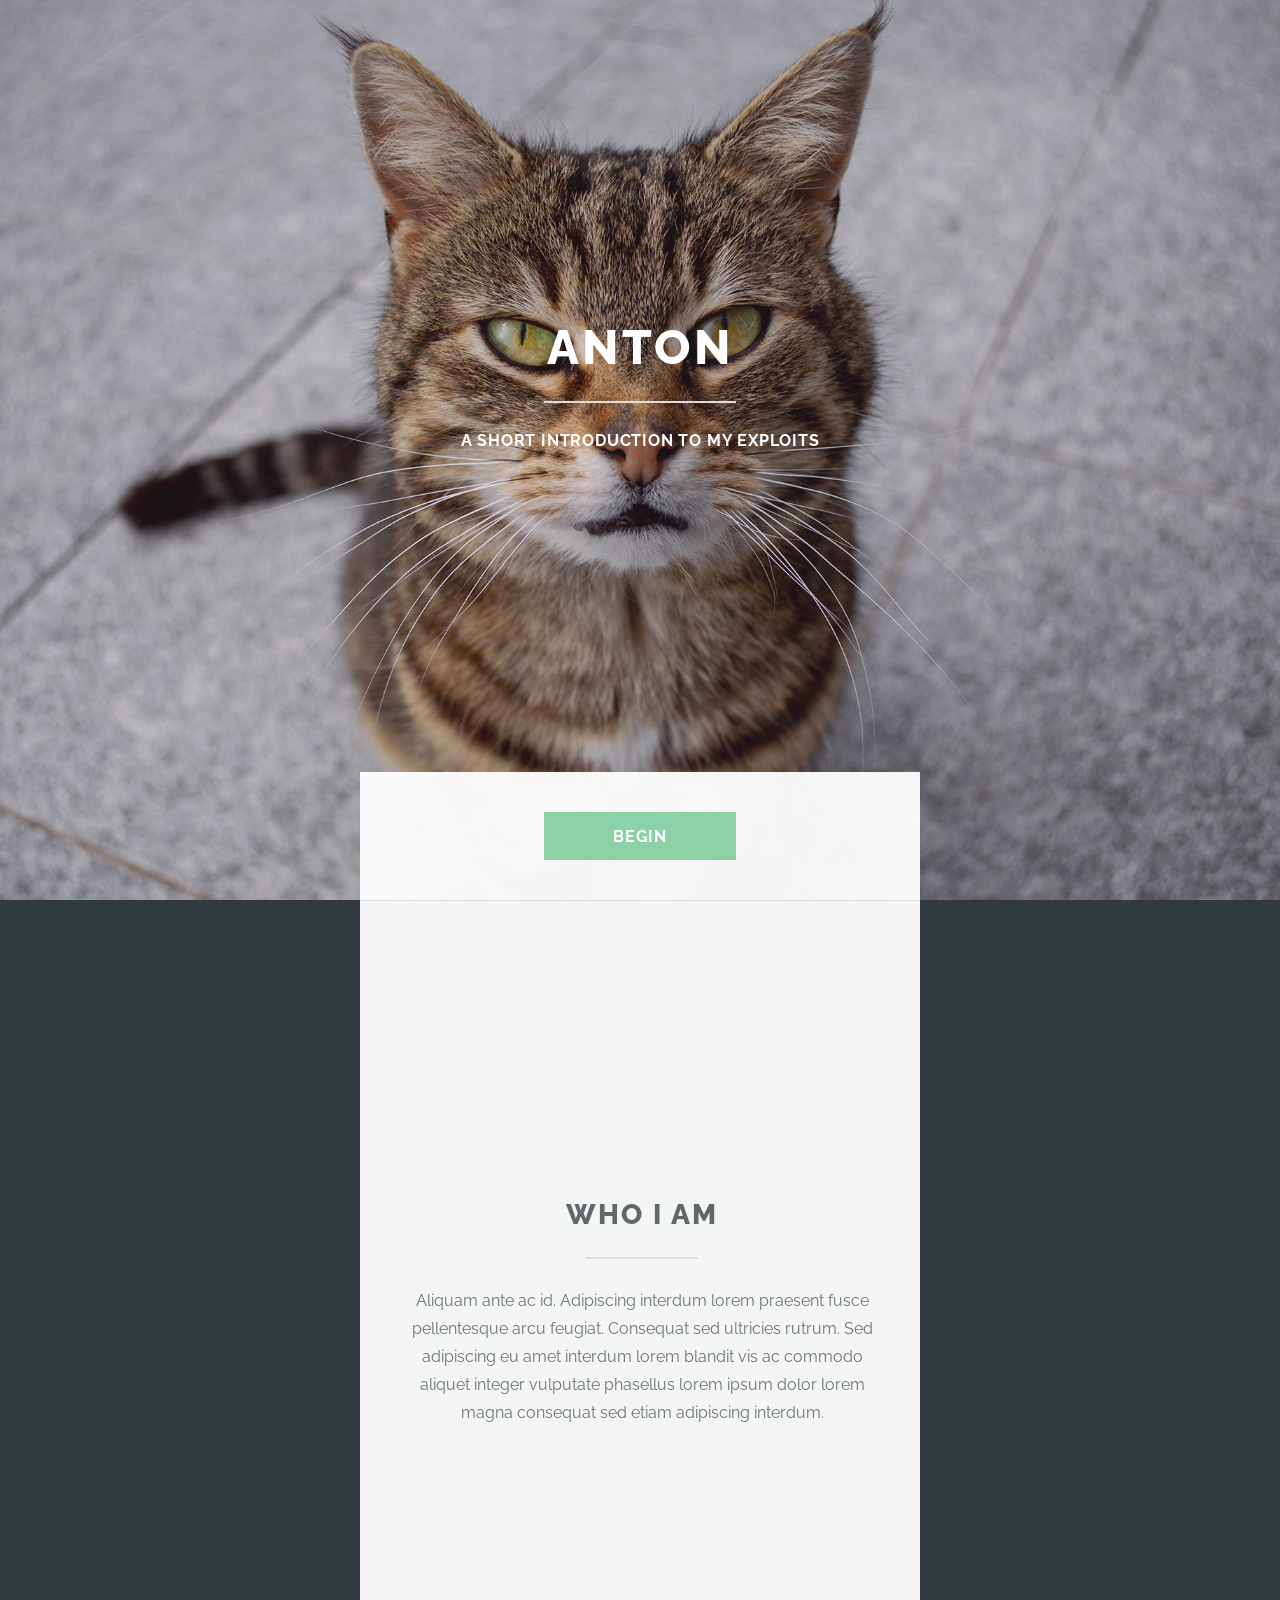
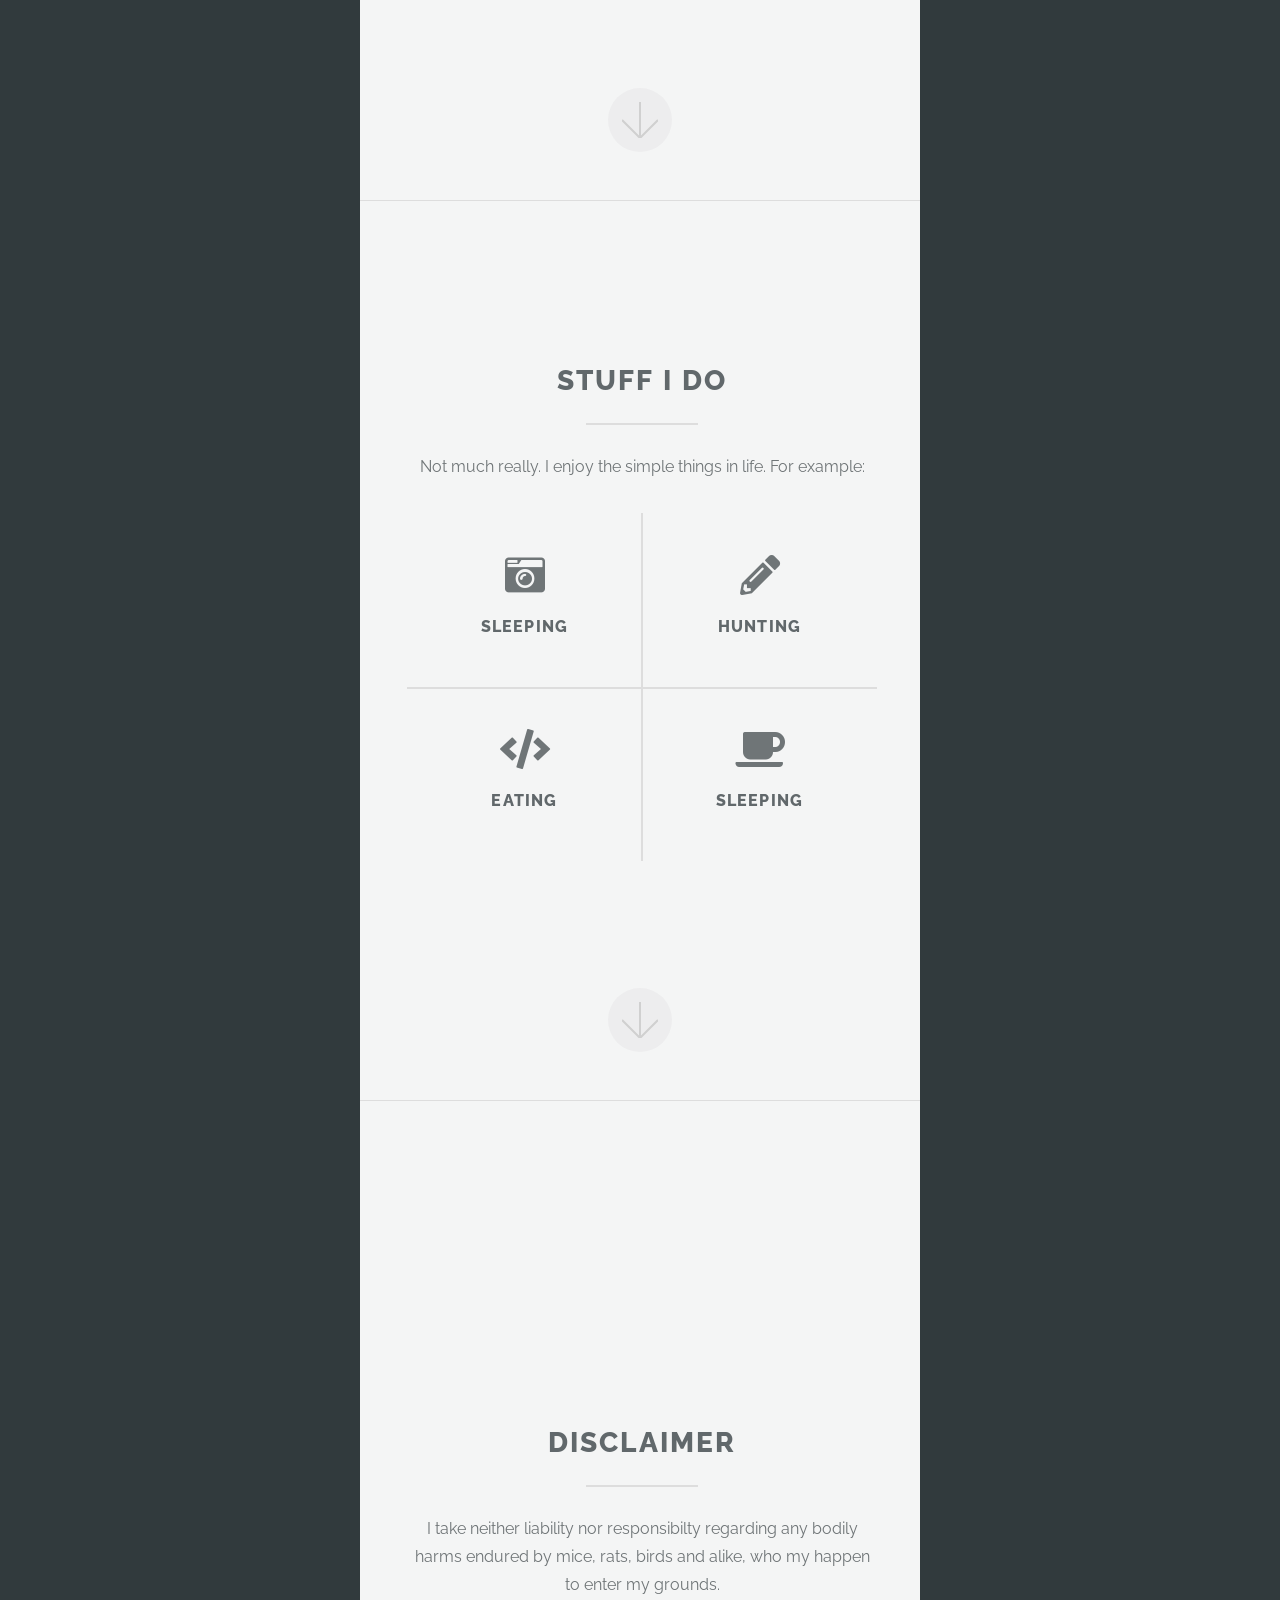
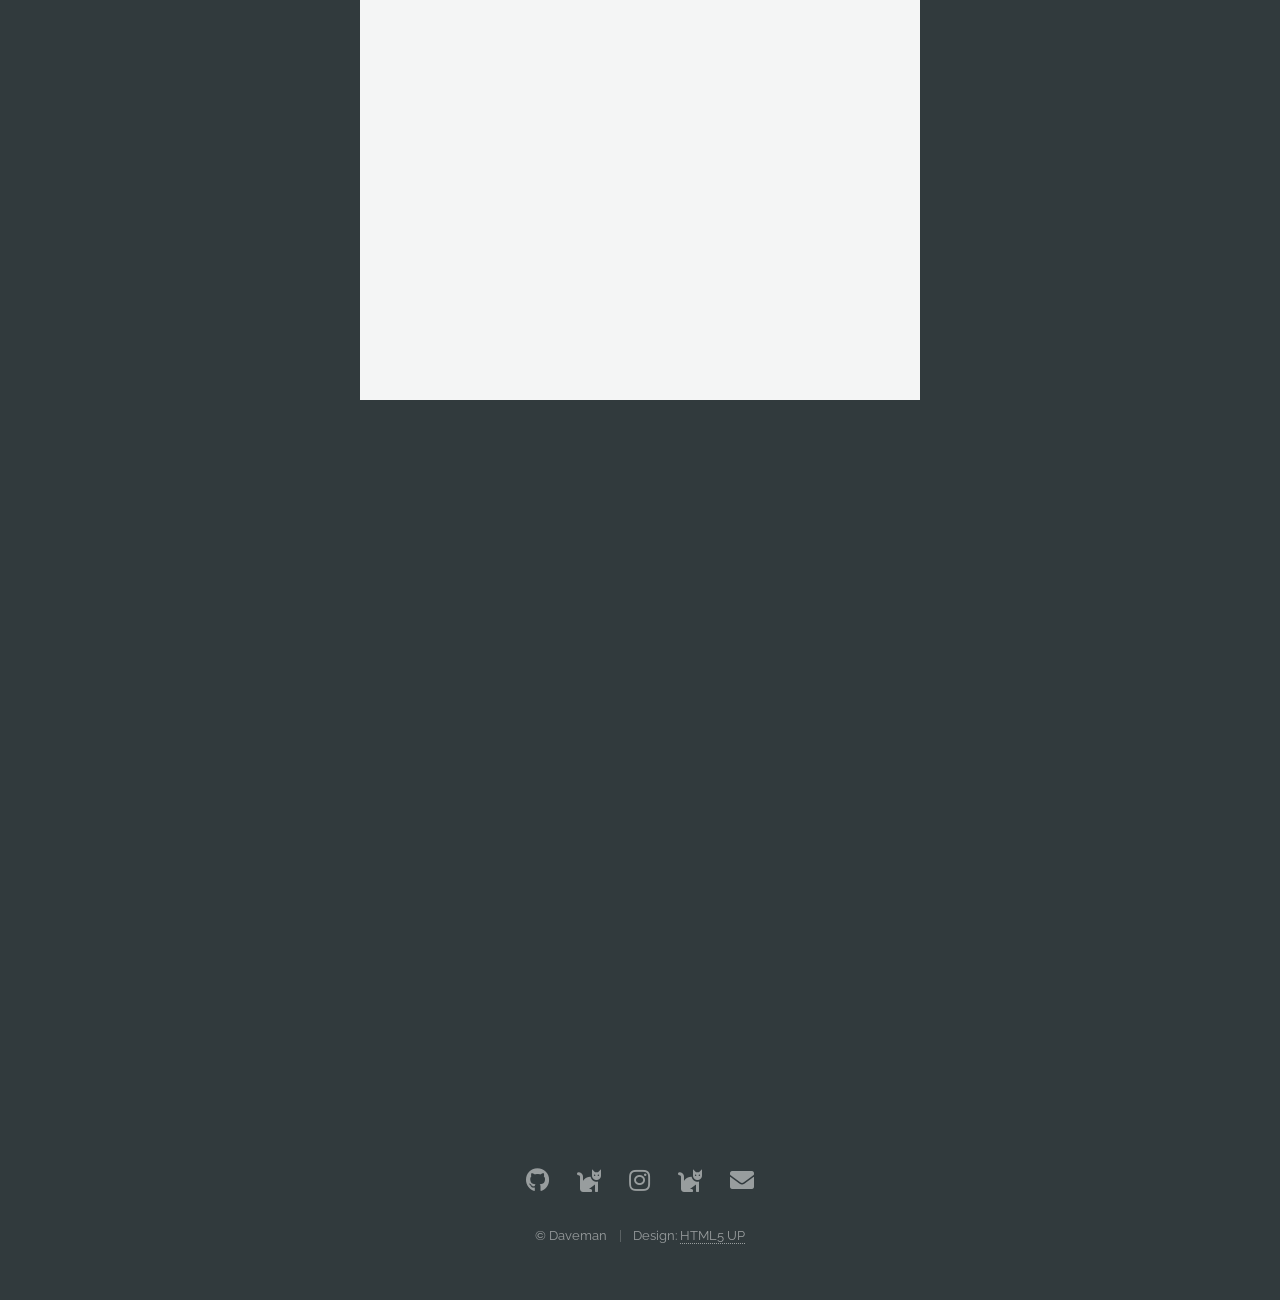
==== commit fa7078f6: "minor spelling mistake again" ====
--- a/webroot/index.html
+++ b/webroot/index.html
@@ -48,7 +48,7 @@
 						<header class="major">
 							<h2>Stuff I do</h2>
 						</header>
-						<p>Not much really. I enjoy the simple things in life. For example.</p>
+						<p>Not much really. I enjoy the simple things in life. For example:</p>
 						<ul class="icons-grid">
 							<li>
 								<span class="icon solid major fa-camera-retro"></span>
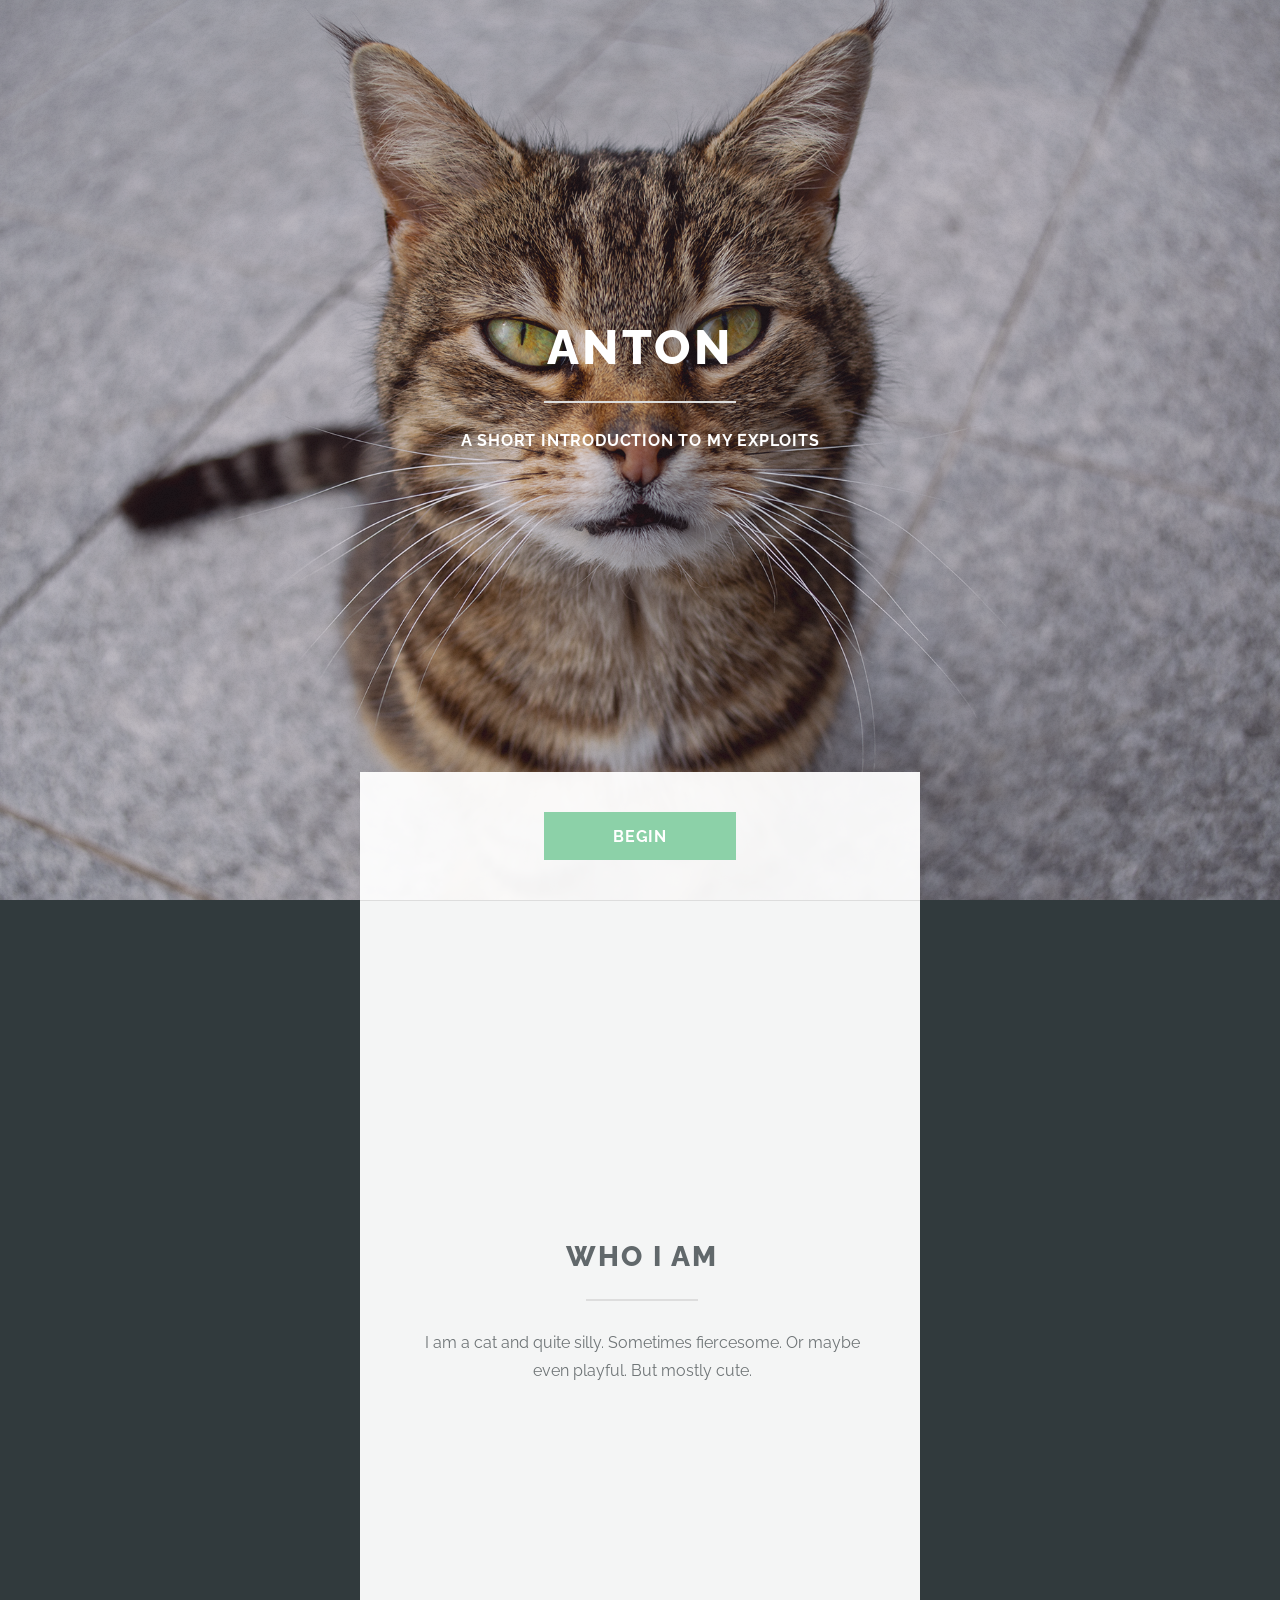
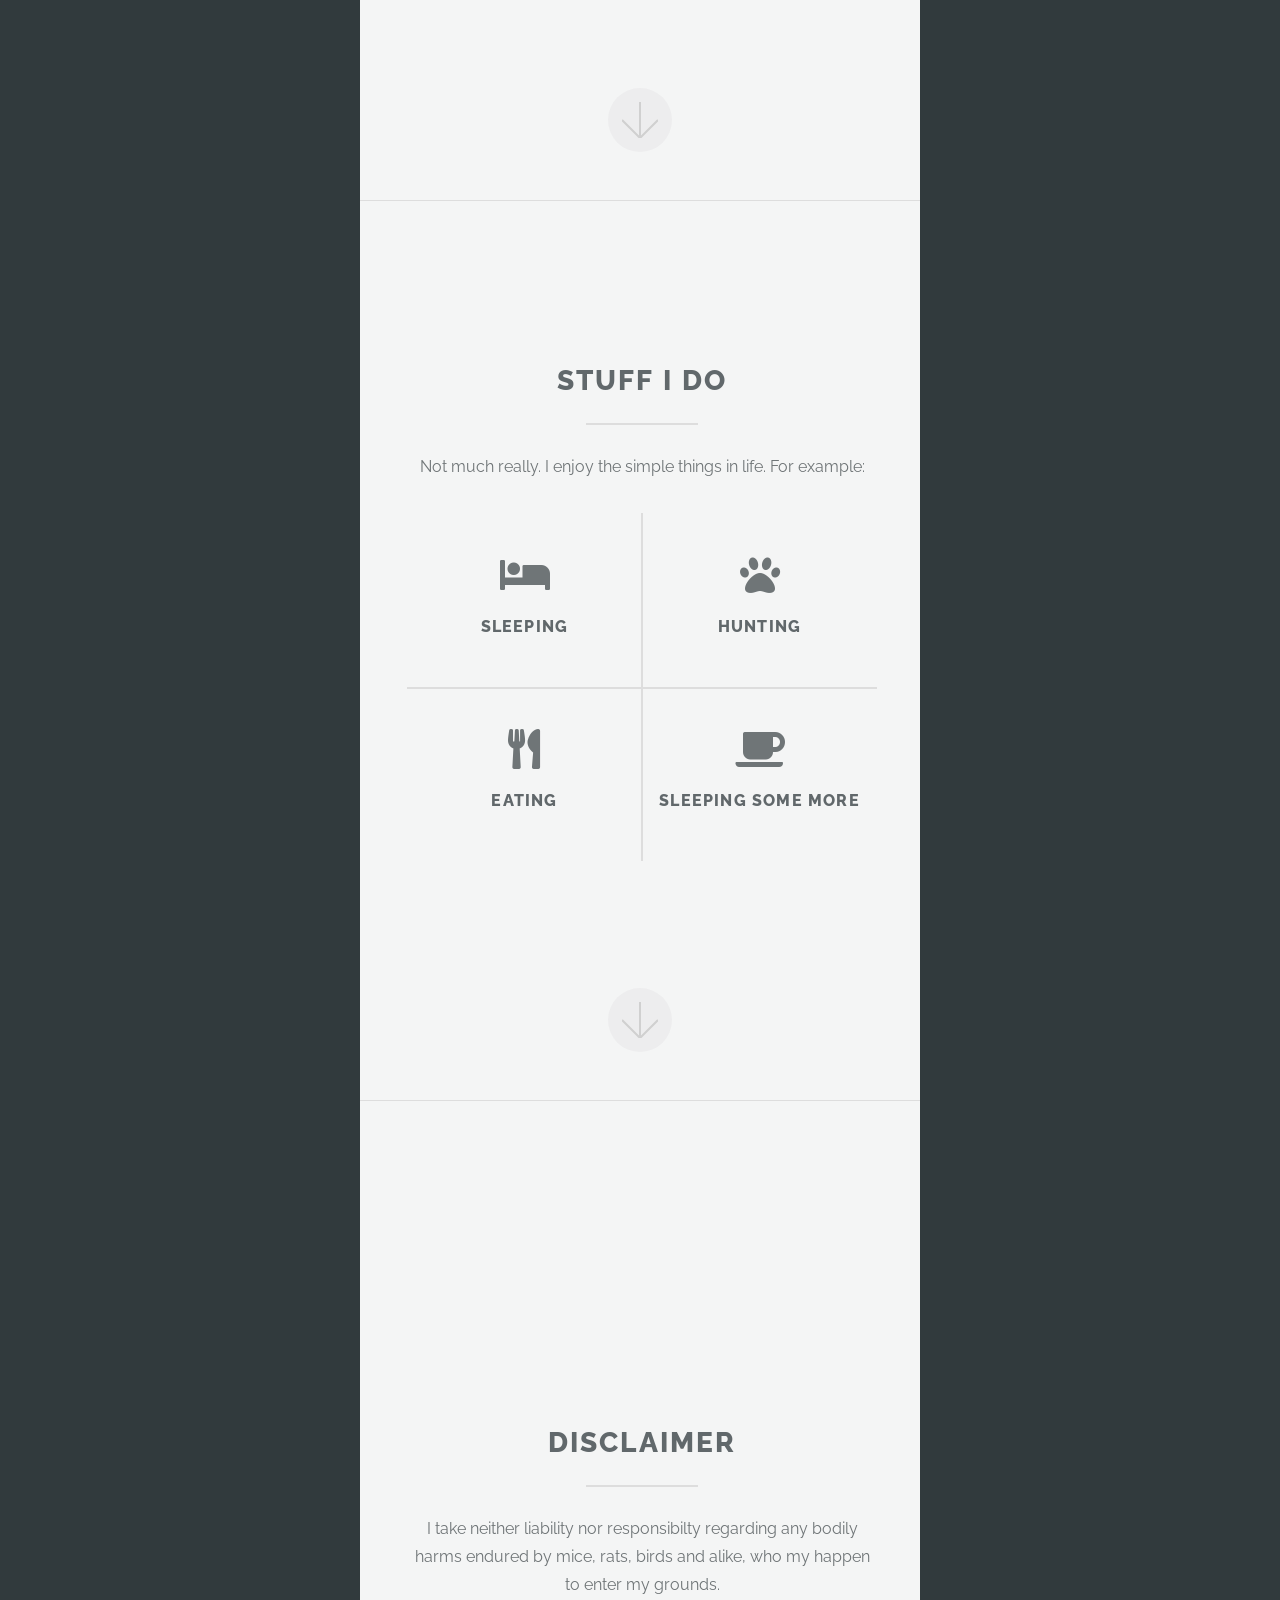
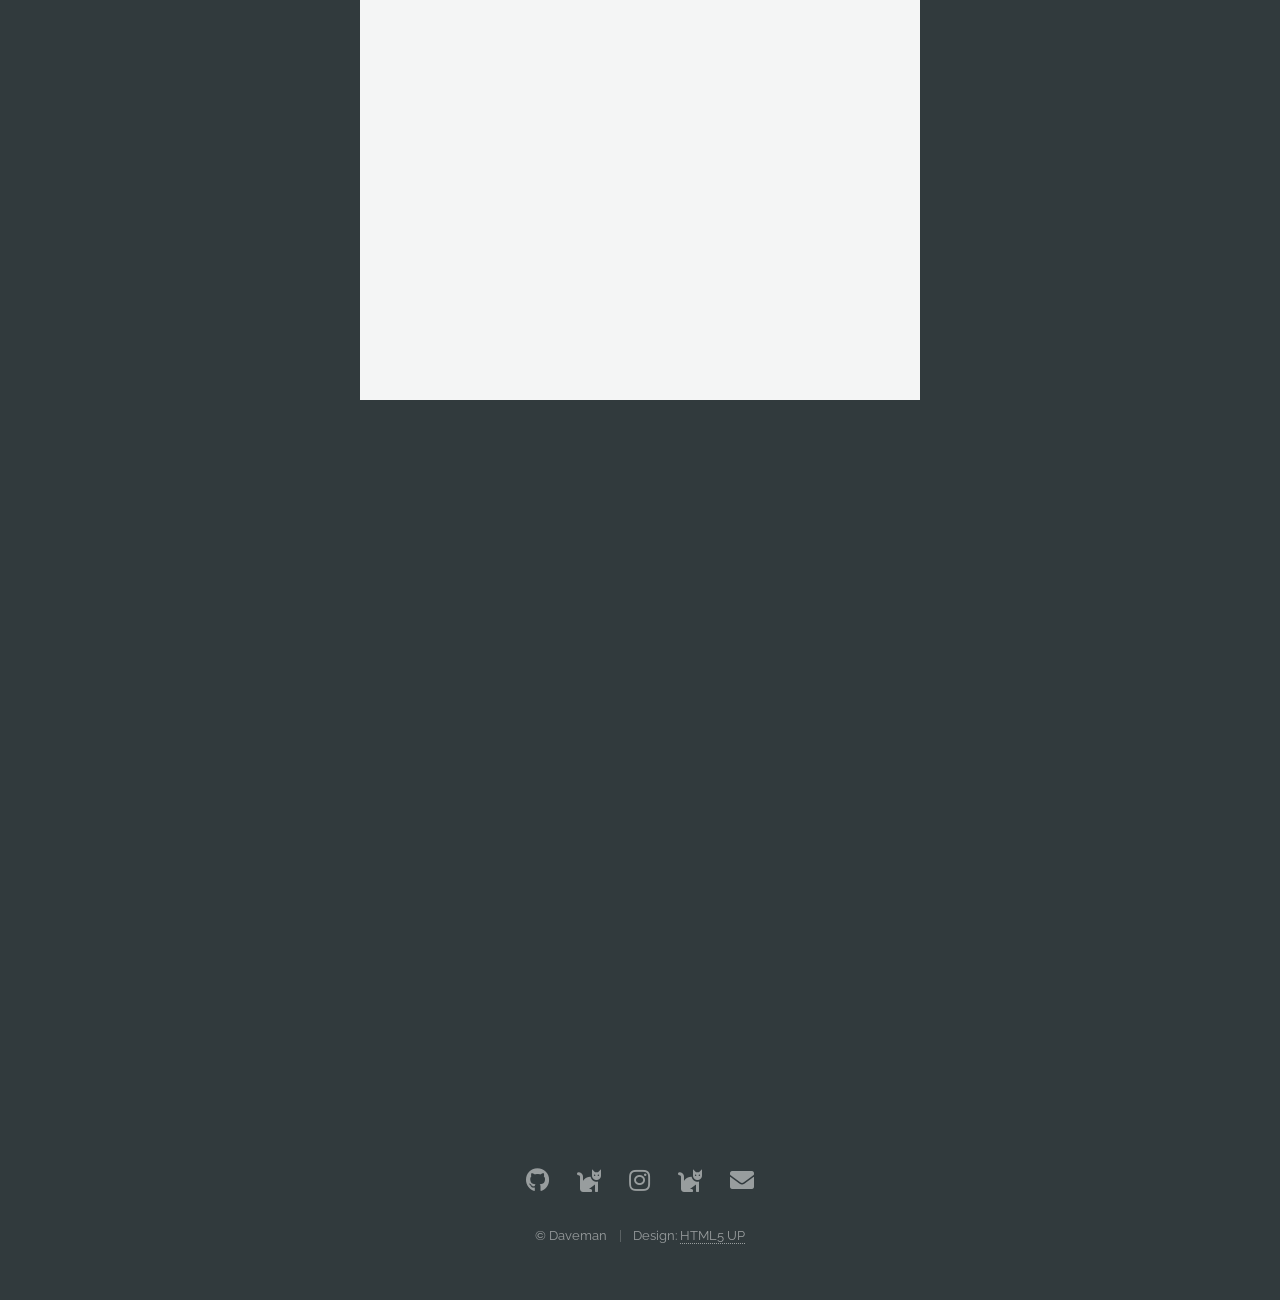
==== commit 0b93d06e: "added flavour" ====
--- a/webroot/index.html
+++ b/webroot/index.html
@@ -29,12 +29,12 @@
 		<!-- One -->
 			<section id="one" class="main special">
 				<div class="container">
-					<span class="image fit primary"><img src="images/pic01.png" alt="" /></span>
+					<span class="image fit primary"><img src="images/pic01.jpg" alt="" /></span>
 					<div class="content">
 						<header class="major">
 							<h2>Who I am</h2>
 						</header>
-						<p>Aliquam ante ac id. Adipiscing interdum lorem praesent fusce pellentesque arcu feugiat. Consequat sed ultricies rutrum. Sed adipiscing eu amet interdum lorem blandit vis ac commodo aliquet integer vulputate phasellus lorem ipsum dolor lorem magna consequat sed etiam adipiscing interdum.</p>
+						<p>I am a cat and quite silly. Sometimes fiercesome. Or maybe even playful. But mostly cute.</p>
 					</div>
 					<a href="#two" class="goto-next scrolly">Next</a>
 				</div>
@@ -51,20 +51,20 @@
 						<p>Not much really. I enjoy the simple things in life. For example:</p>
 						<ul class="icons-grid">
 							<li>
-								<span class="icon solid major fa-camera-retro"></span>
+								<span class="icon solid major fa-bed"></span>
 								<h3>Sleeping</h3>
 							</li>
 							<li>
-								<span class="icon solid major fa-pencil-alt"></span>
+								<span class="icon solid major fa-paw"></span>
 								<h3>Hunting</h3>
 							</li>
 							<li>
-								<span class="icon solid major fa-code"></span>
+								<span class="icon solid major fa-utensils"></span>
 								<h3>Eating</h3>
 							</li>
 							<li>
 								<span class="icon solid major fa-coffee"></span>
-								<h3>Sleeping</h3>
+								<h3>Sleeping some more</h3>
 							</li>
 						</ul>
 					</div>
@@ -75,7 +75,7 @@
 		<!-- Three -->
 			<section id="three" class="main special">
 				<div class="container">
-					<span class="image fit primary"><img src="images/pic03.png" alt="" /></span>
+					<span class="image fit primary"><img src="images/pic03.jpg" alt="" /></span>
 					<div class="content">
 						<header class="major">
 							<h2>Disclaimer</h2>
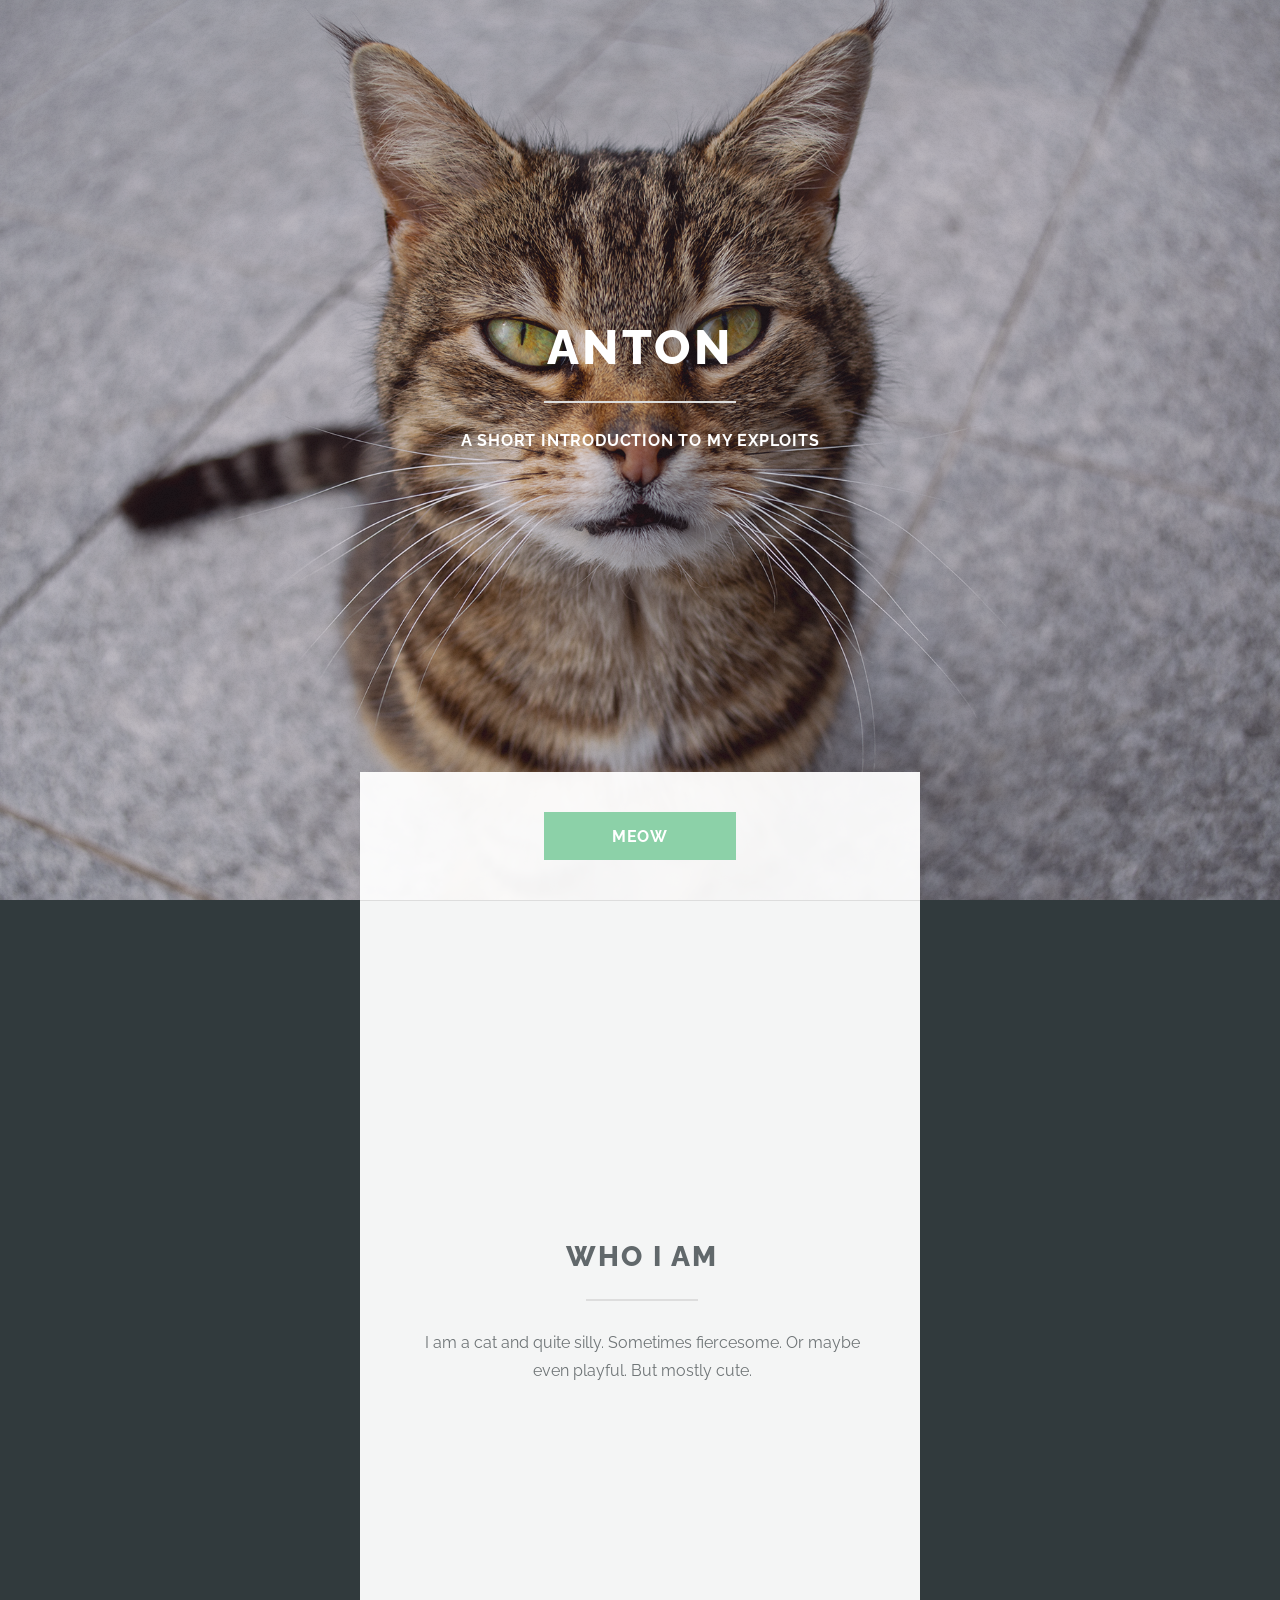
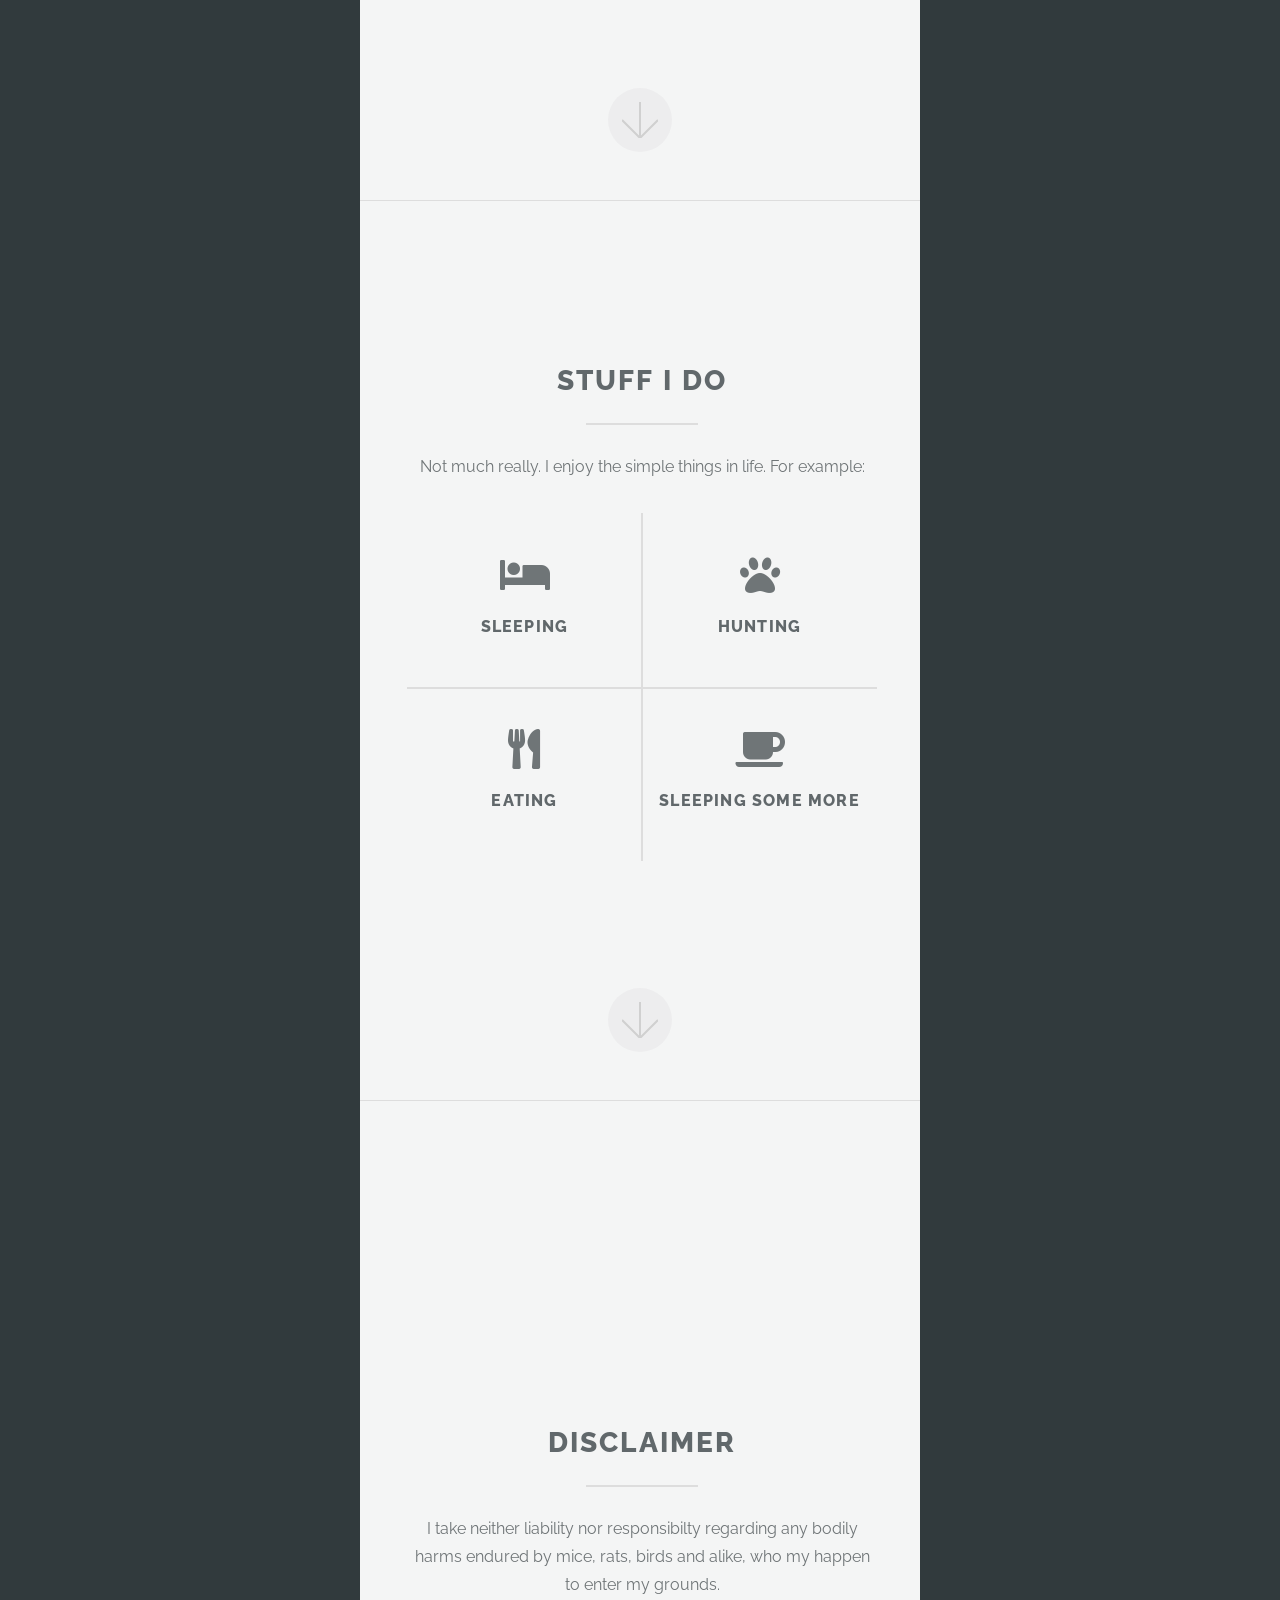
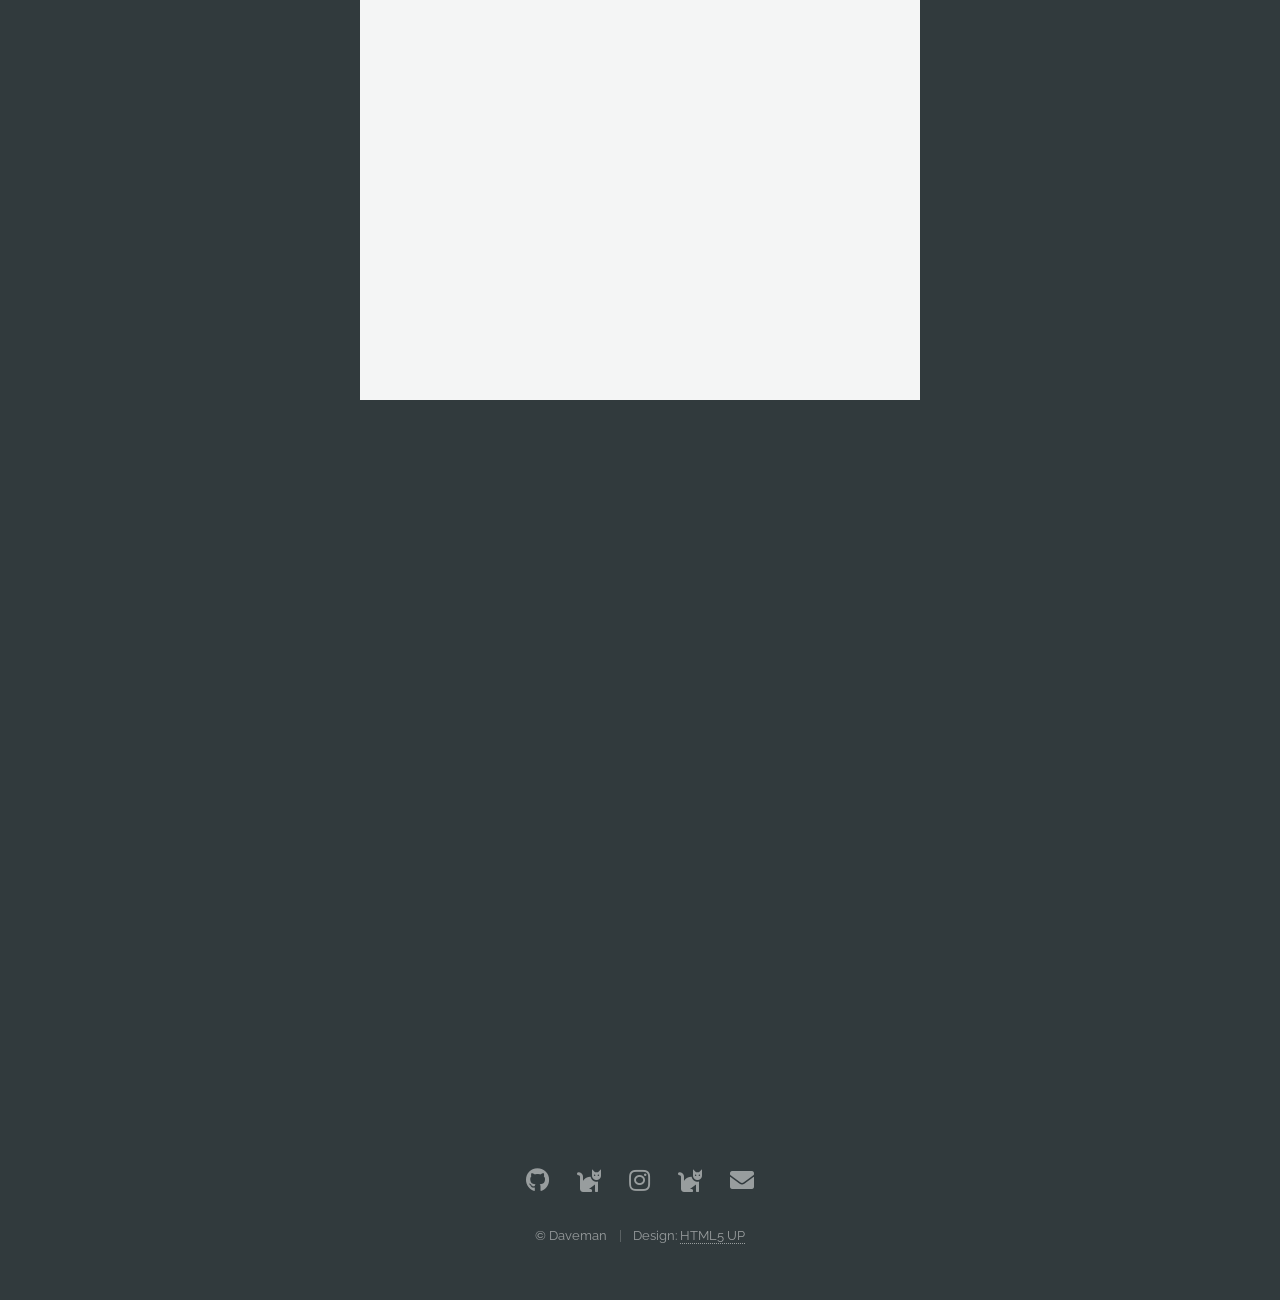
==== commit 76629f4c: "adjust buildspec" ====
--- a/webroot/index.html
+++ b/webroot/index.html
@@ -21,7 +21,7 @@
 				</header>
 				<div class="container">
 					<ul class="actions special">
-						<li><a href="#one" class="button primary scrolly">Begin</a></li>
+						<li><a href="#one" class="button primary scrolly">Meow</a></li>
 					</ul>
 				</div>
 			</section>
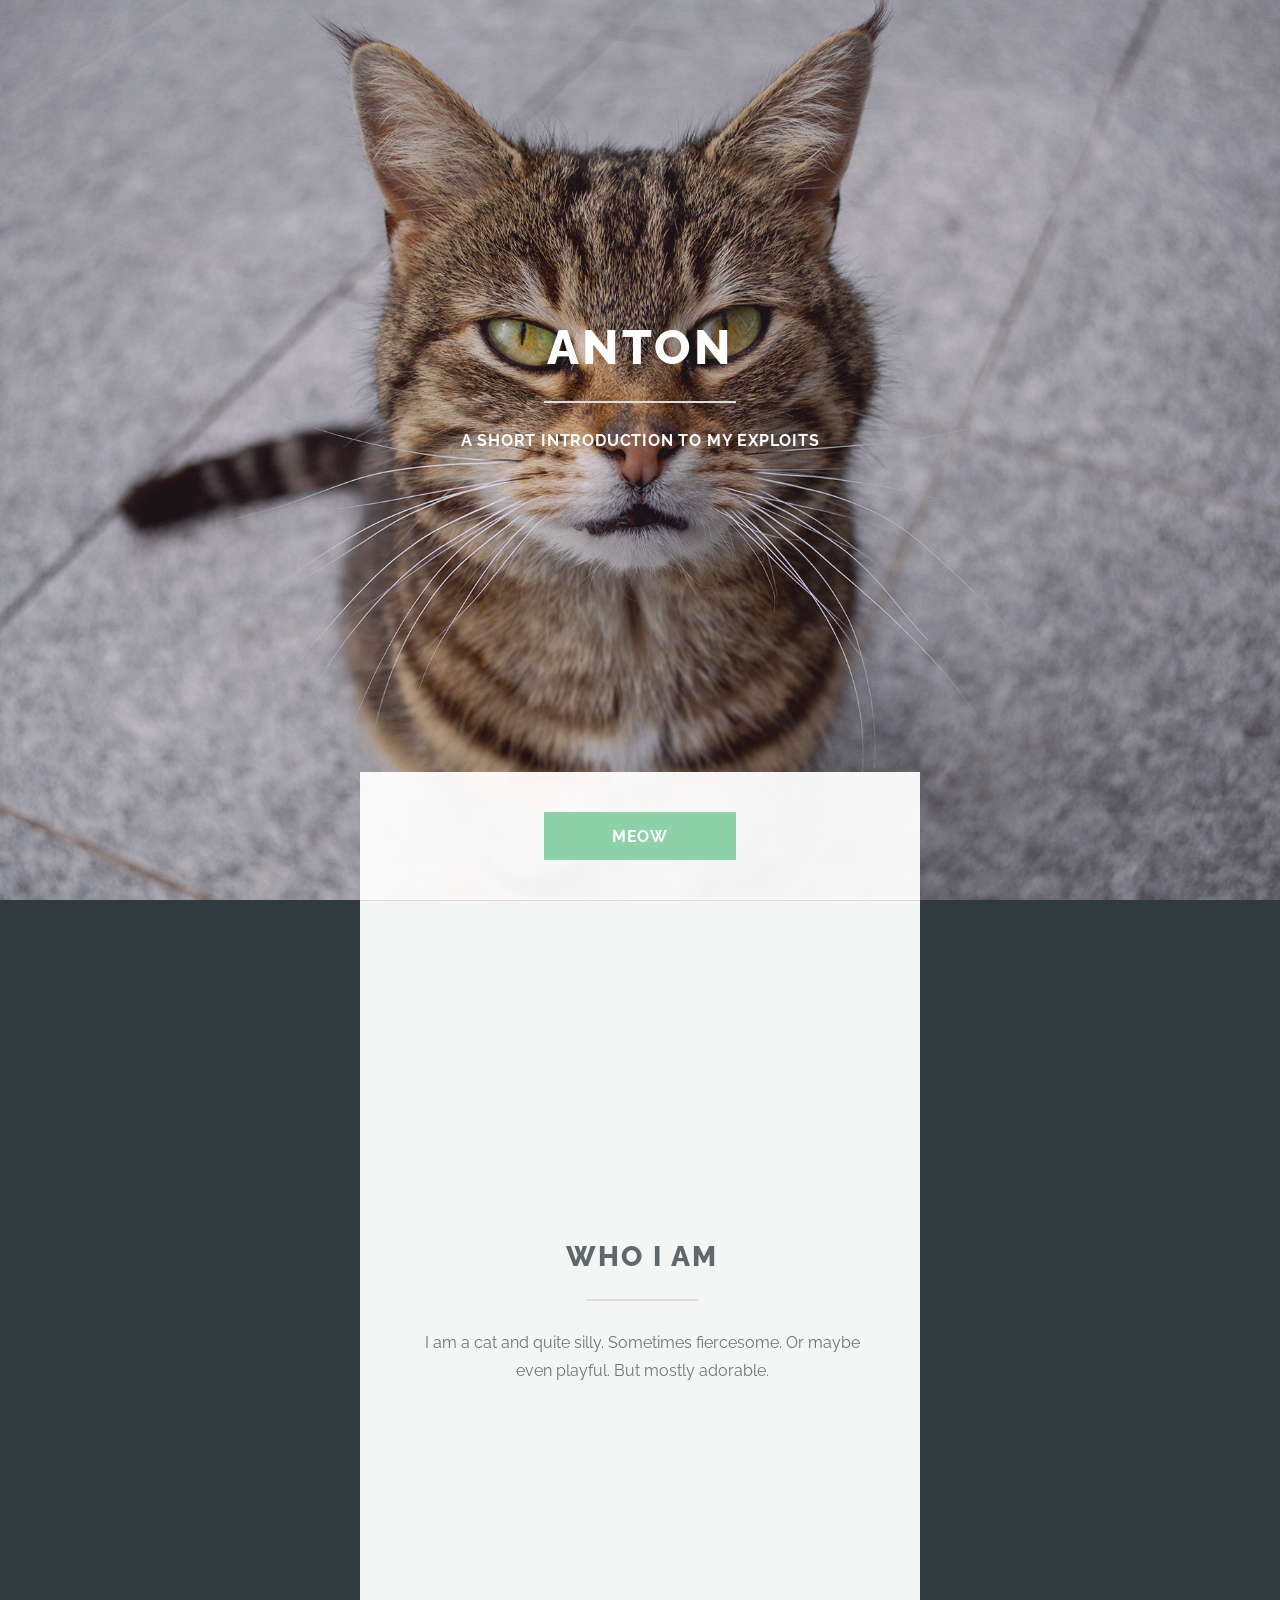
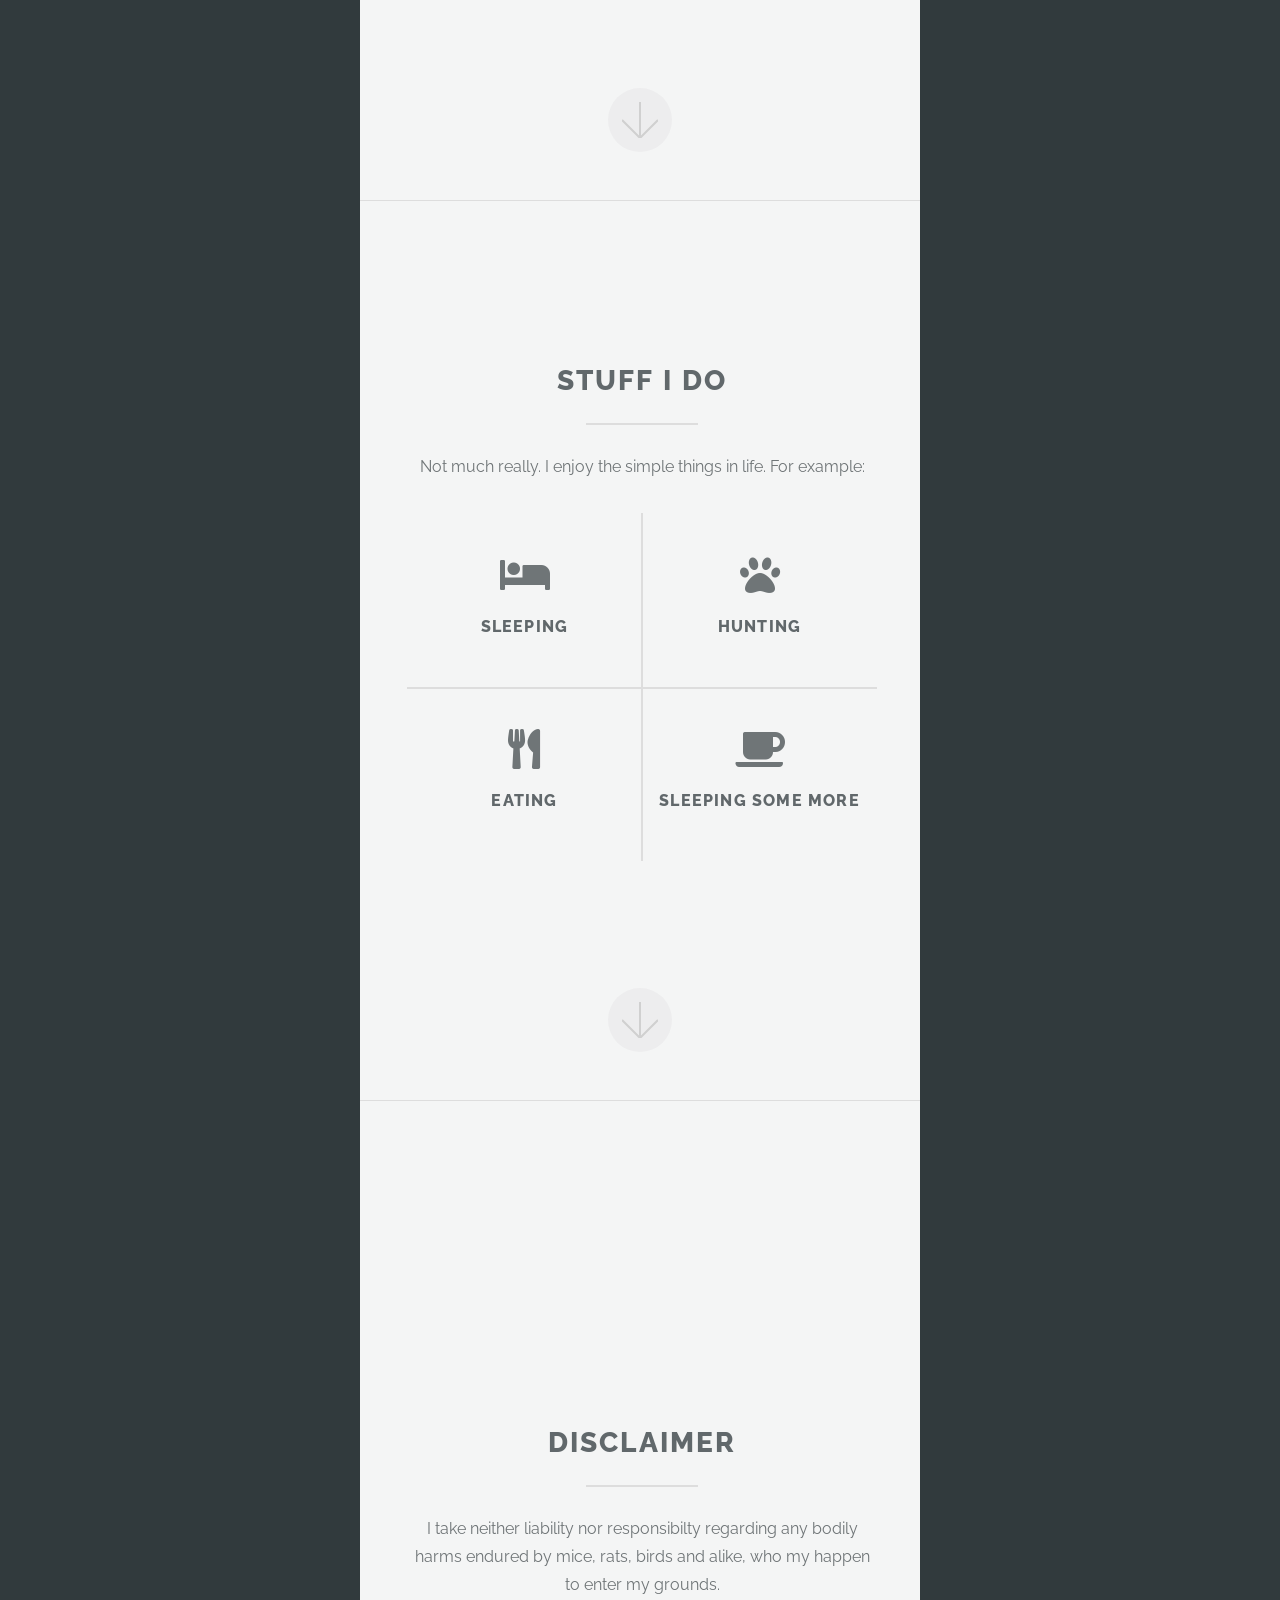
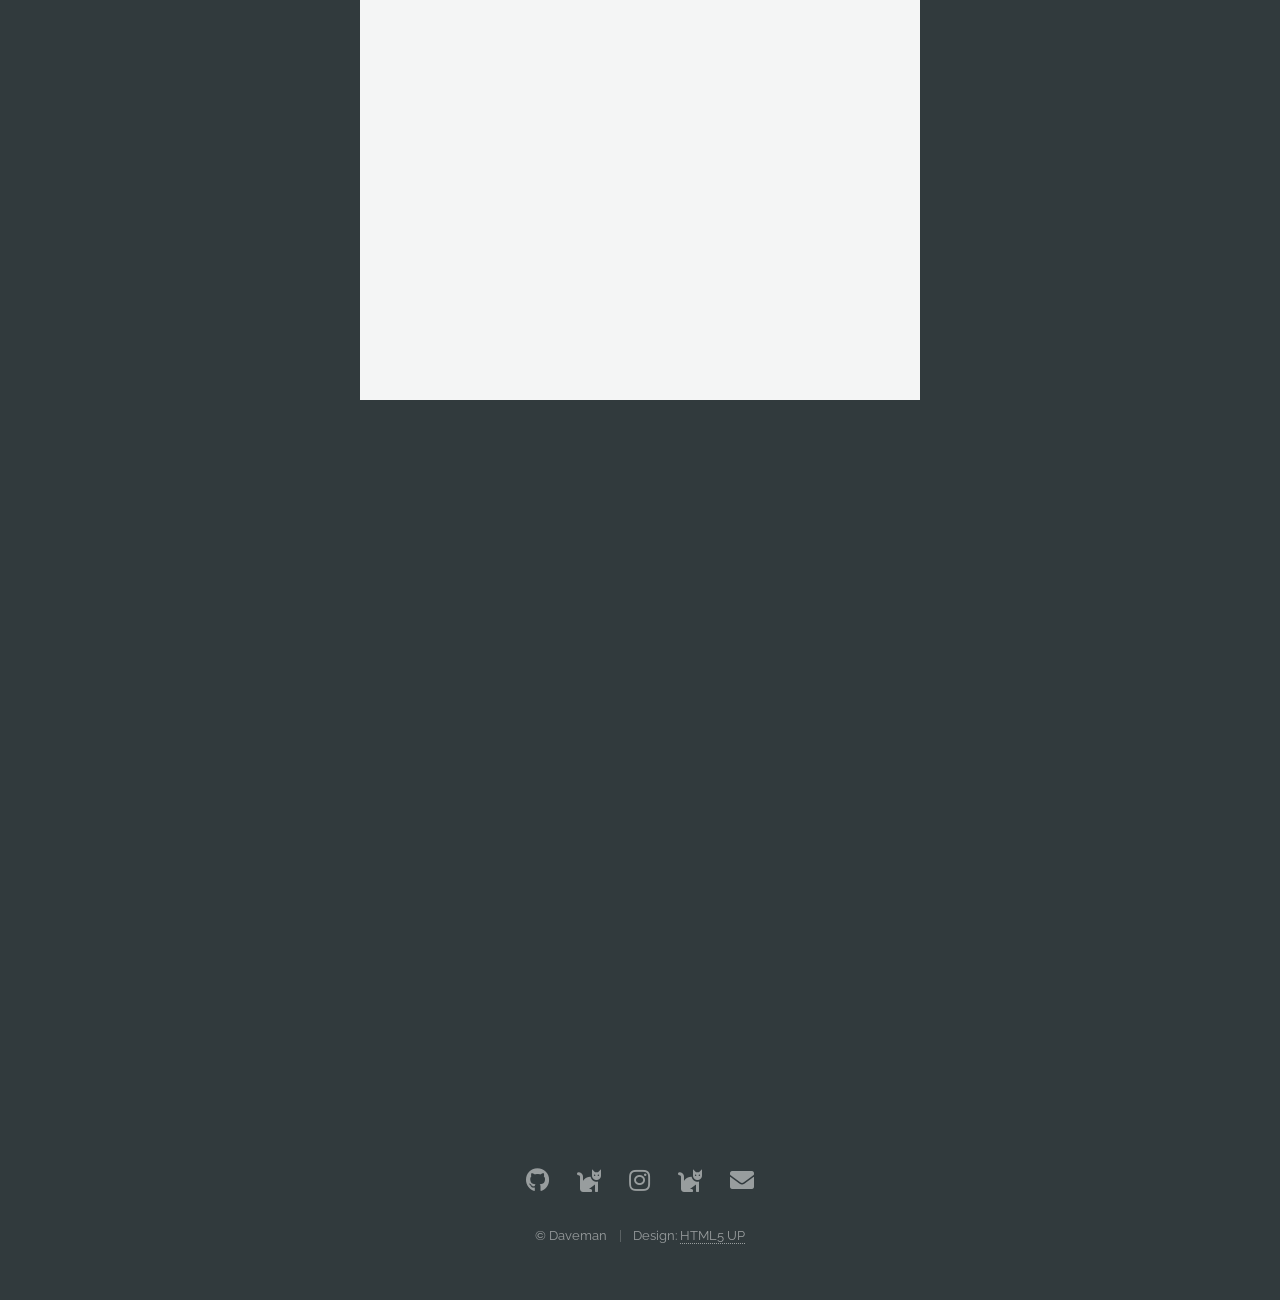
==== commit b95b6d5c: "adjust buildspec" ====
--- a/webroot/index.html
+++ b/webroot/index.html
@@ -34,7 +34,7 @@
 						<header class="major">
 							<h2>Who I am</h2>
 						</header>
-						<p>I am a cat and quite silly. Sometimes fiercesome. Or maybe even playful. But mostly cute.</p>
+						<p>I am a cat and quite silly. Sometimes fiercesome. Or maybe even playful. But mostly adorable.</p>
 					</div>
 					<a href="#two" class="goto-next scrolly">Next</a>
 				</div>
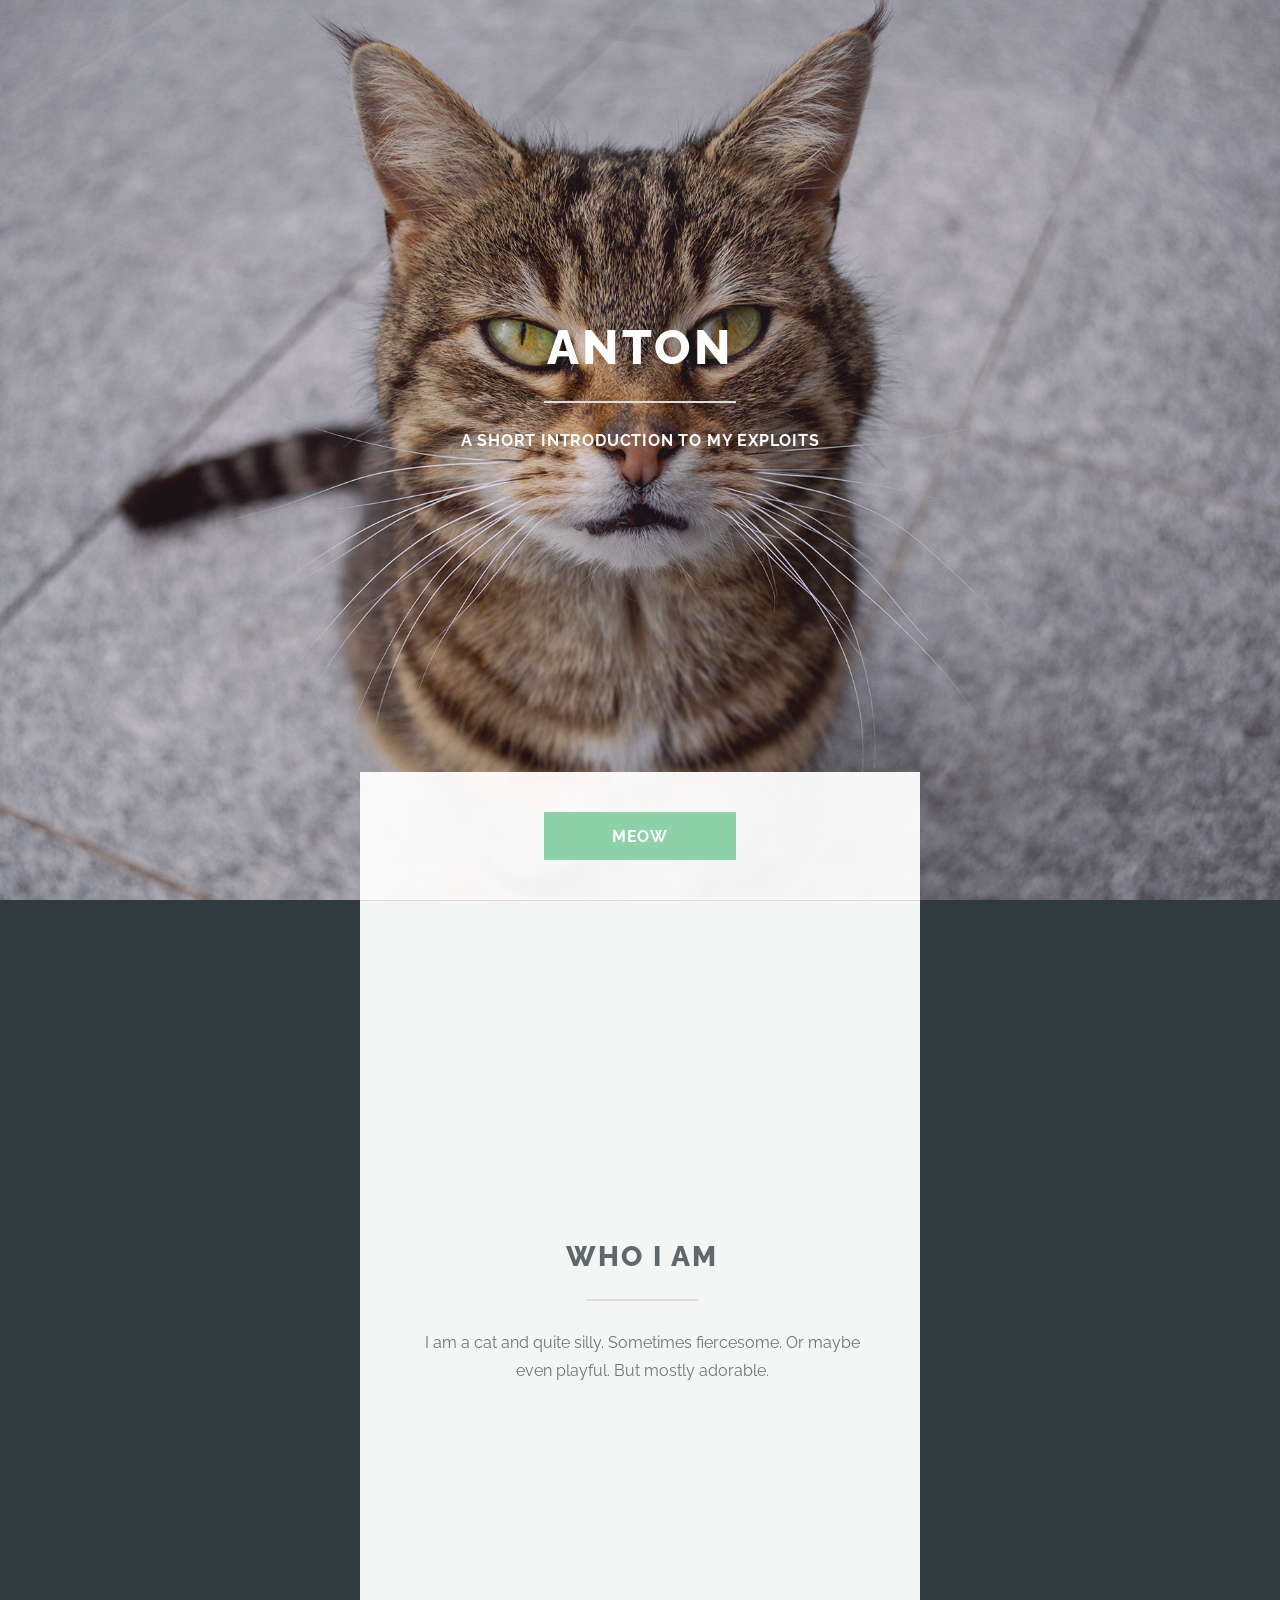
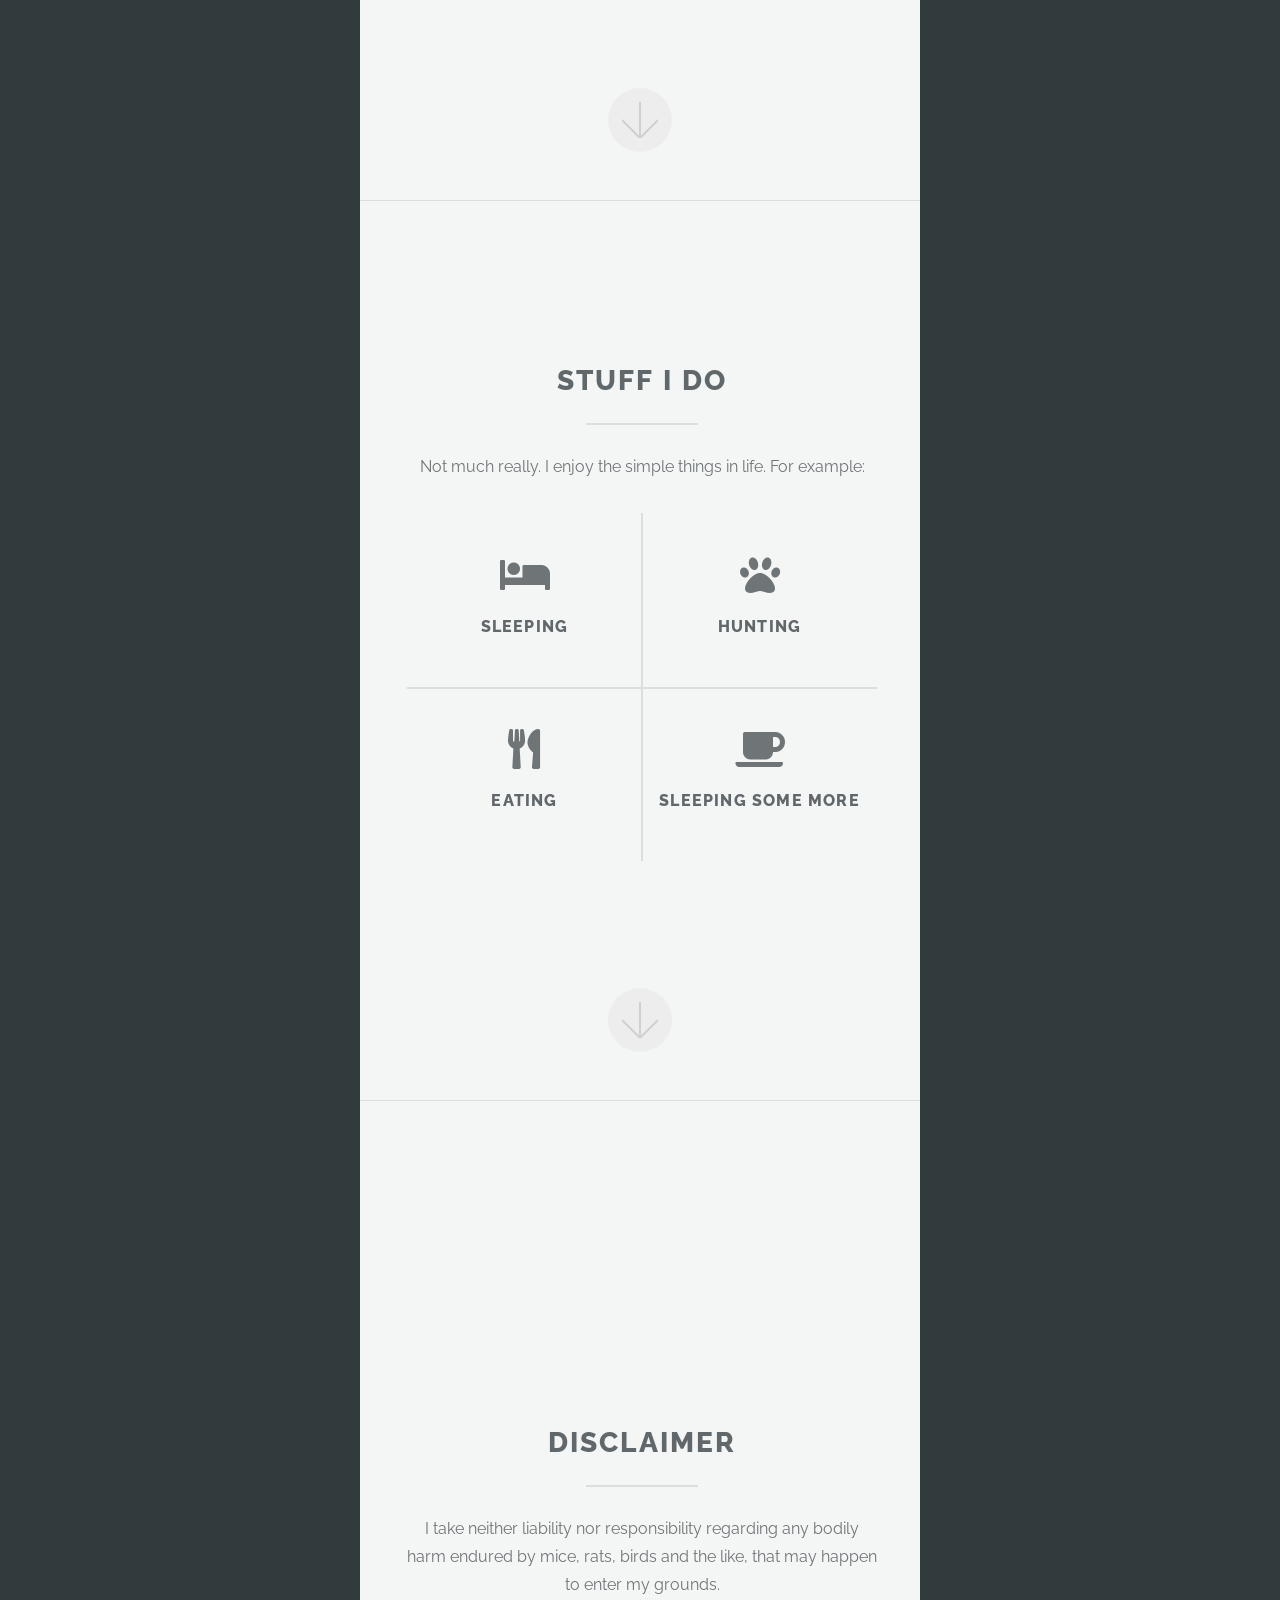
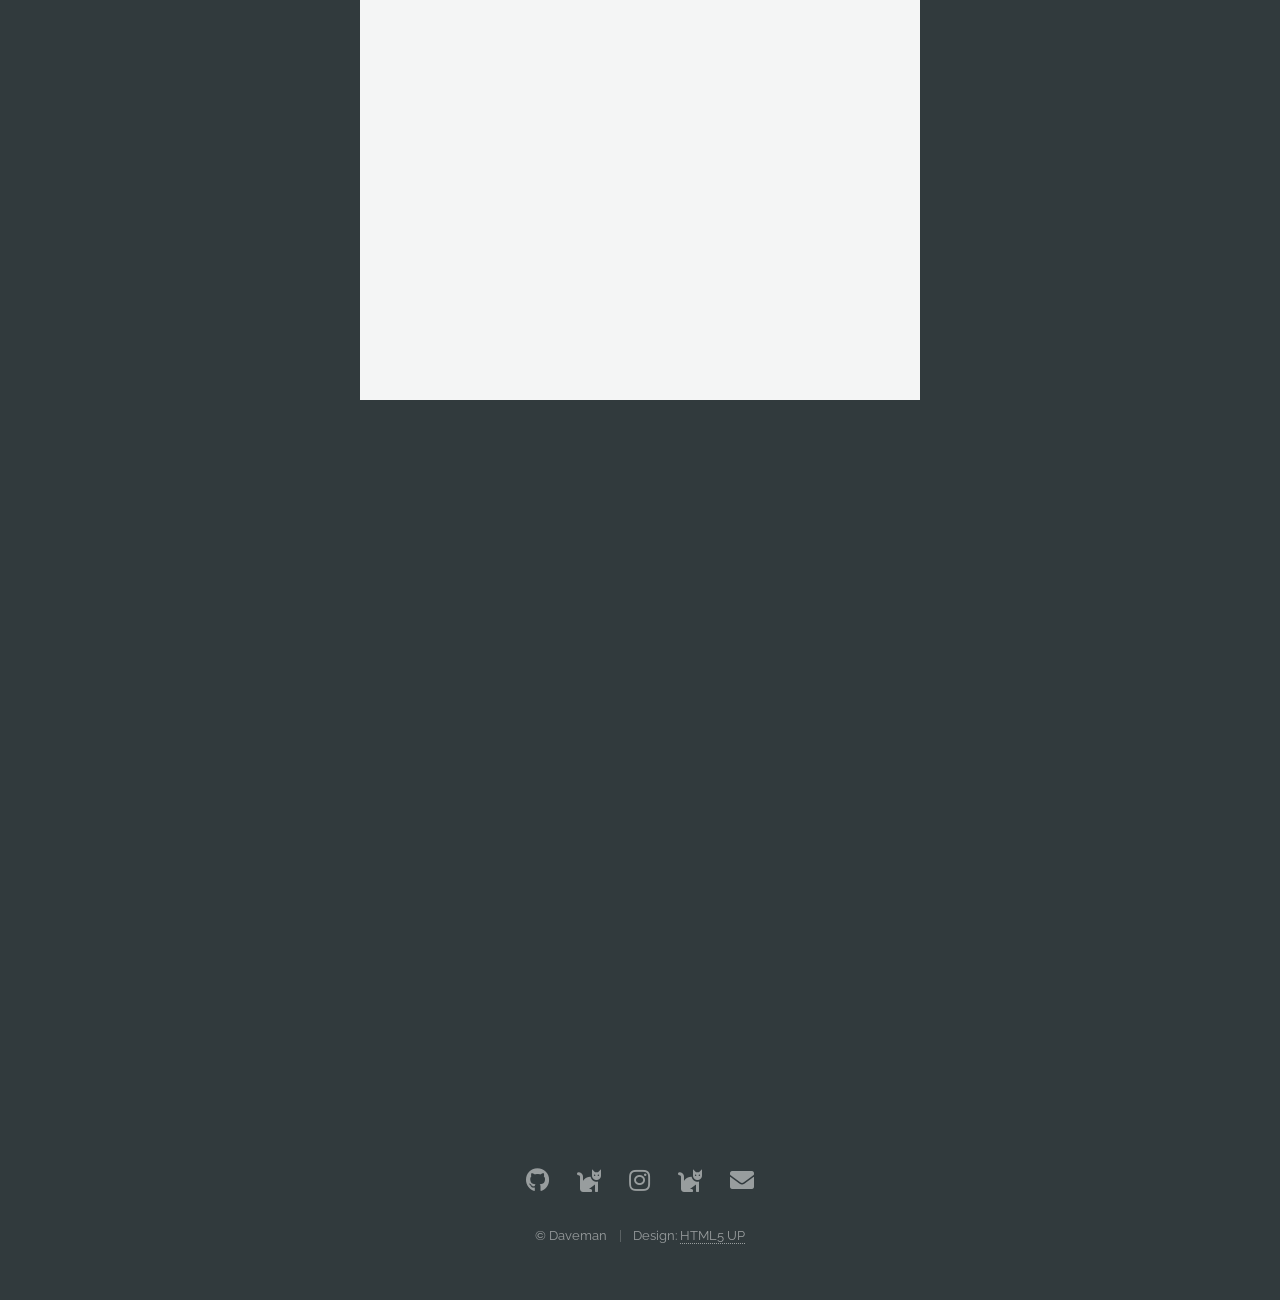
==== commit 179934c0: "fixed spelling" ====
--- a/webroot/index.html
+++ b/webroot/index.html
@@ -80,8 +80,8 @@
 						<header class="major">
 							<h2>Disclaimer</h2>
 						</header>
-						<p>I take neither liability nor responsibilty regarding any bodily harms
-						endured by mice, rats, birds and alike, who my happen to enter my grounds.</p>
+						<p>I take neither liability nor responsibility regarding any bodily harm
+						endured by mice, rats, birds and the like, that may happen to enter my grounds.</p>
 					</div>
 				</div>
 			</section>
